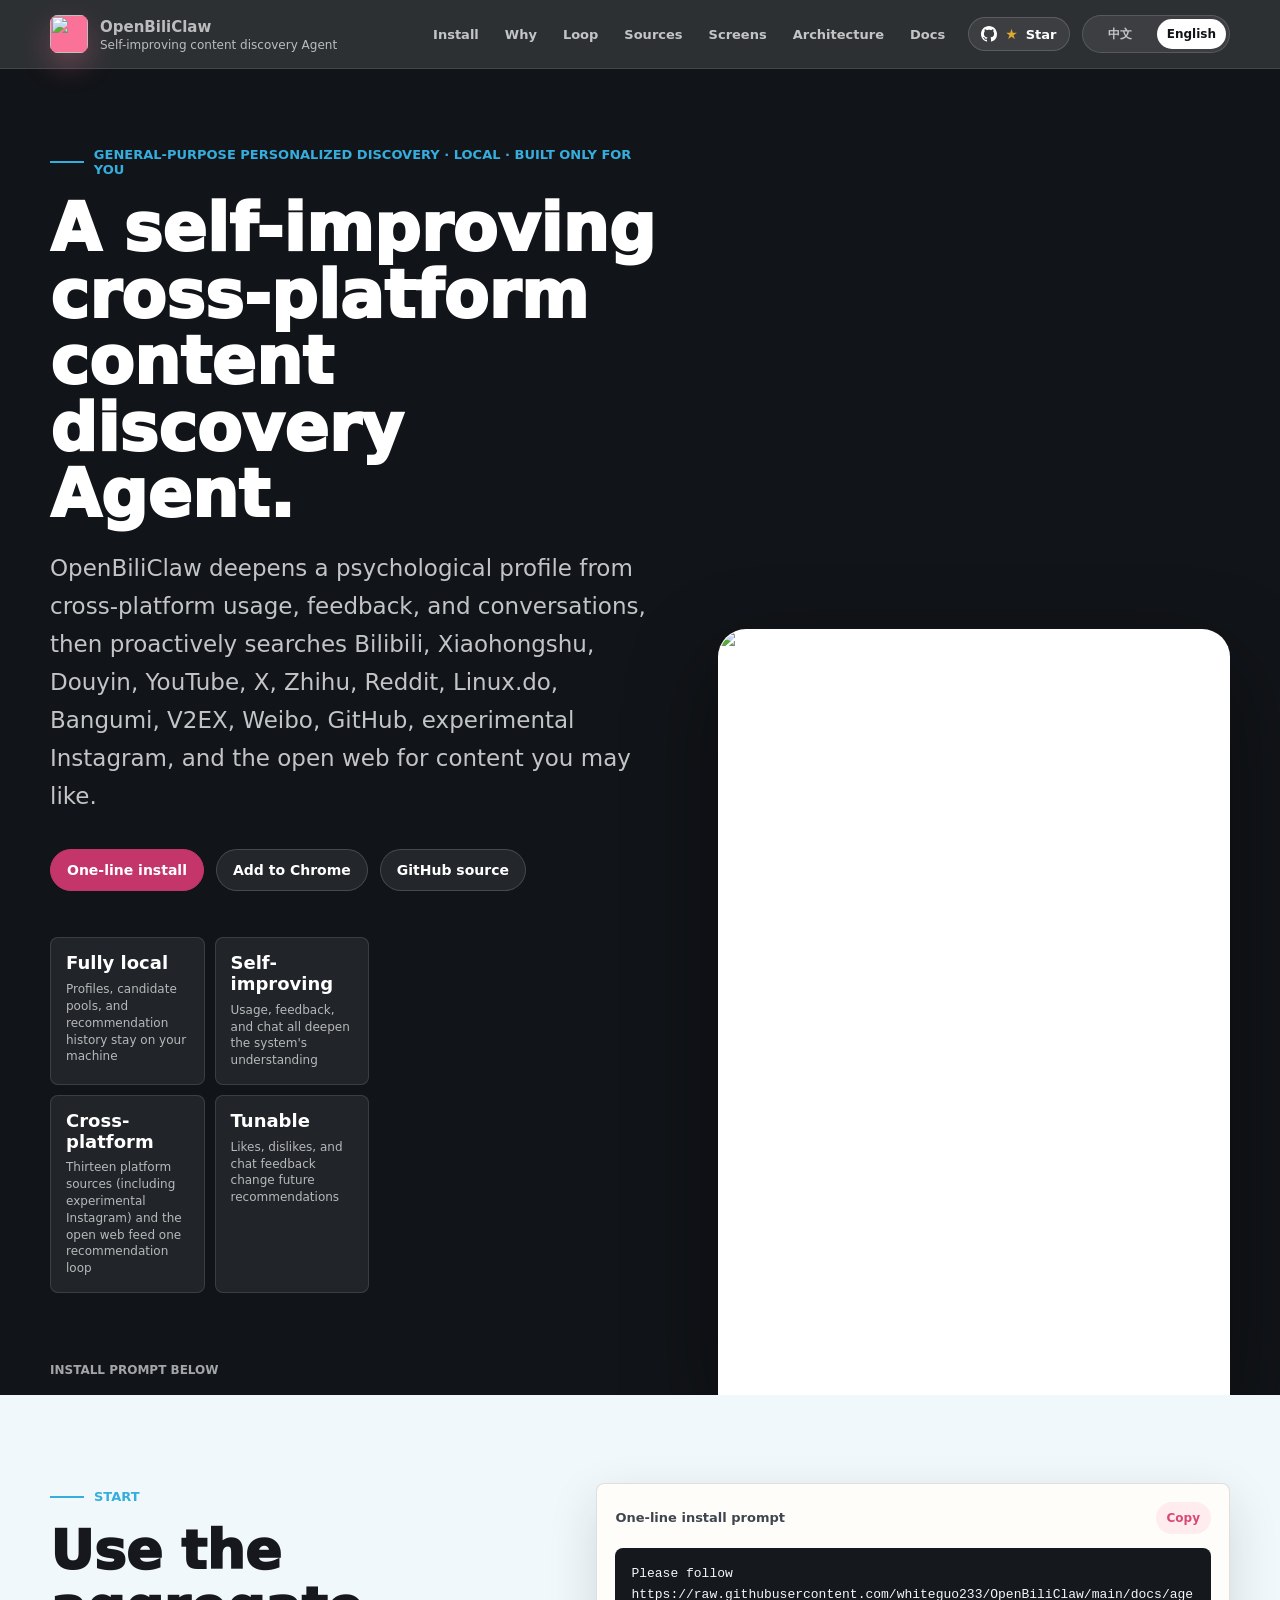
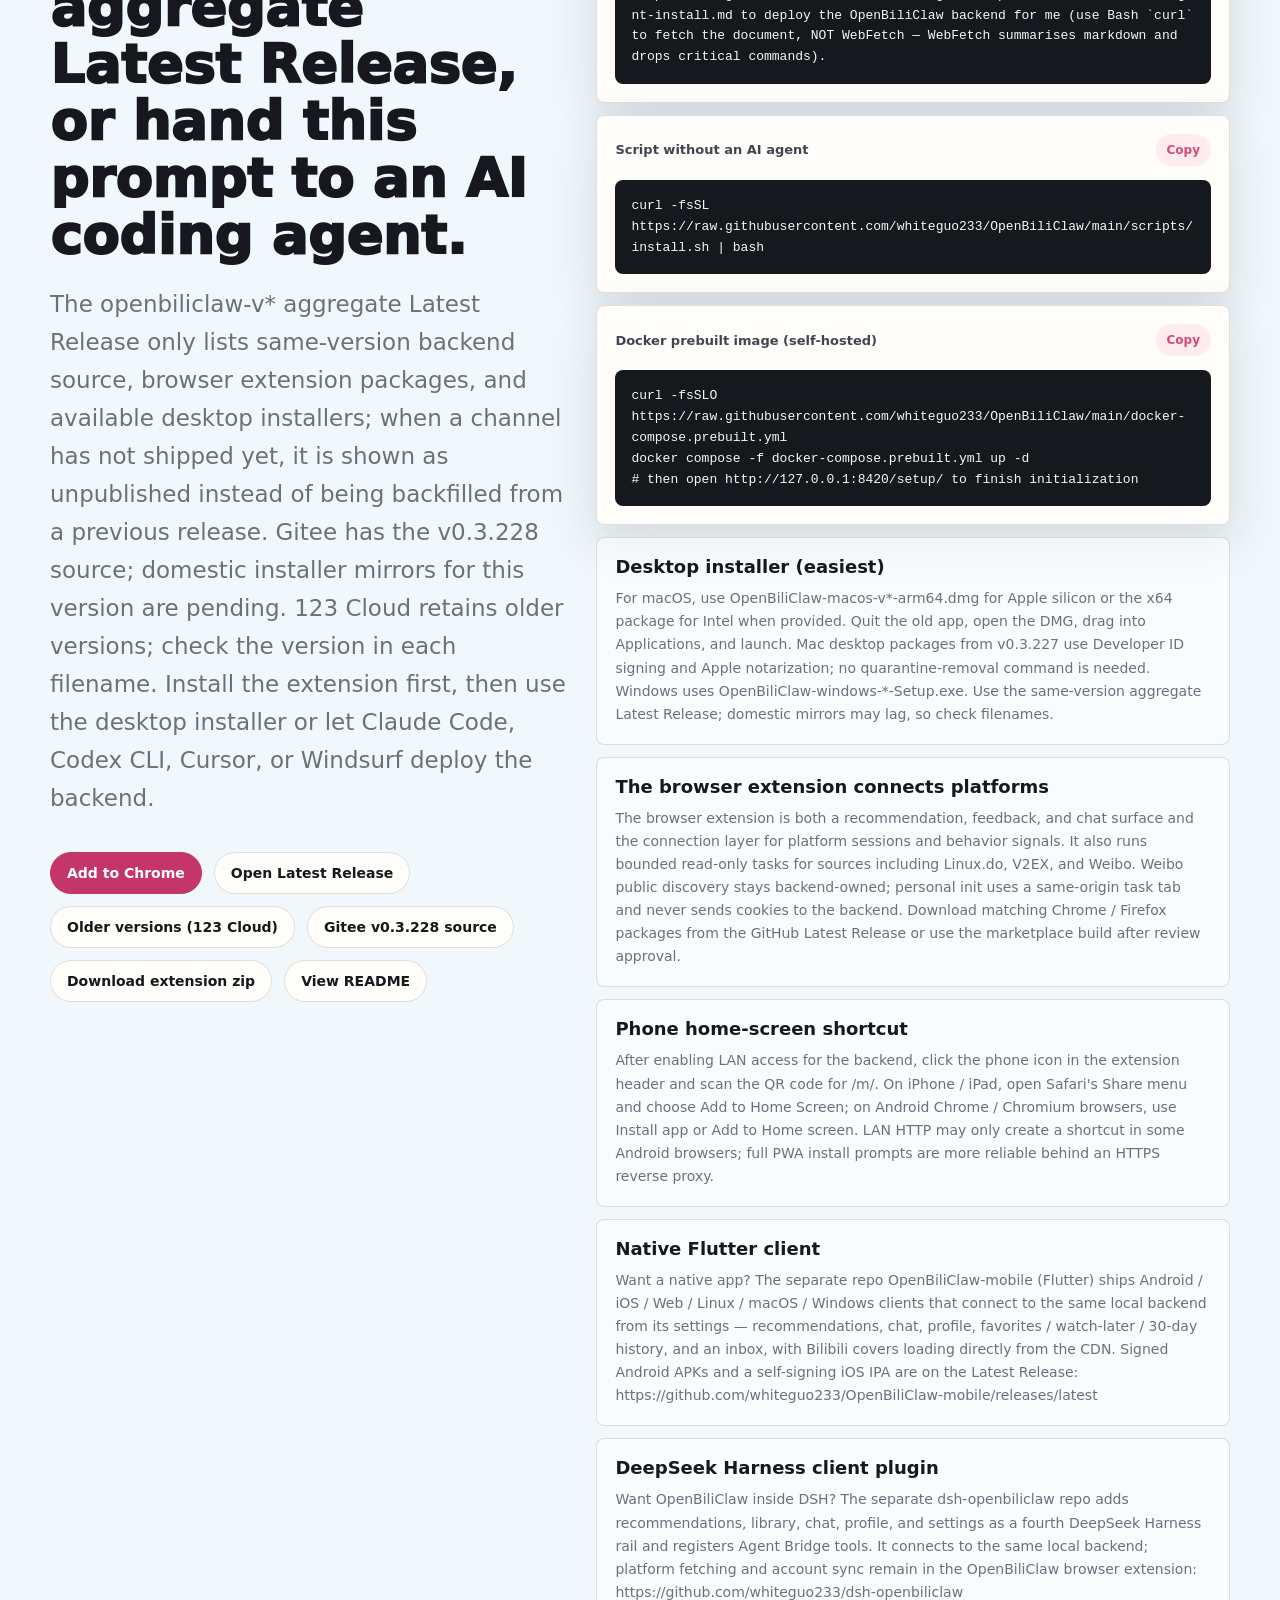
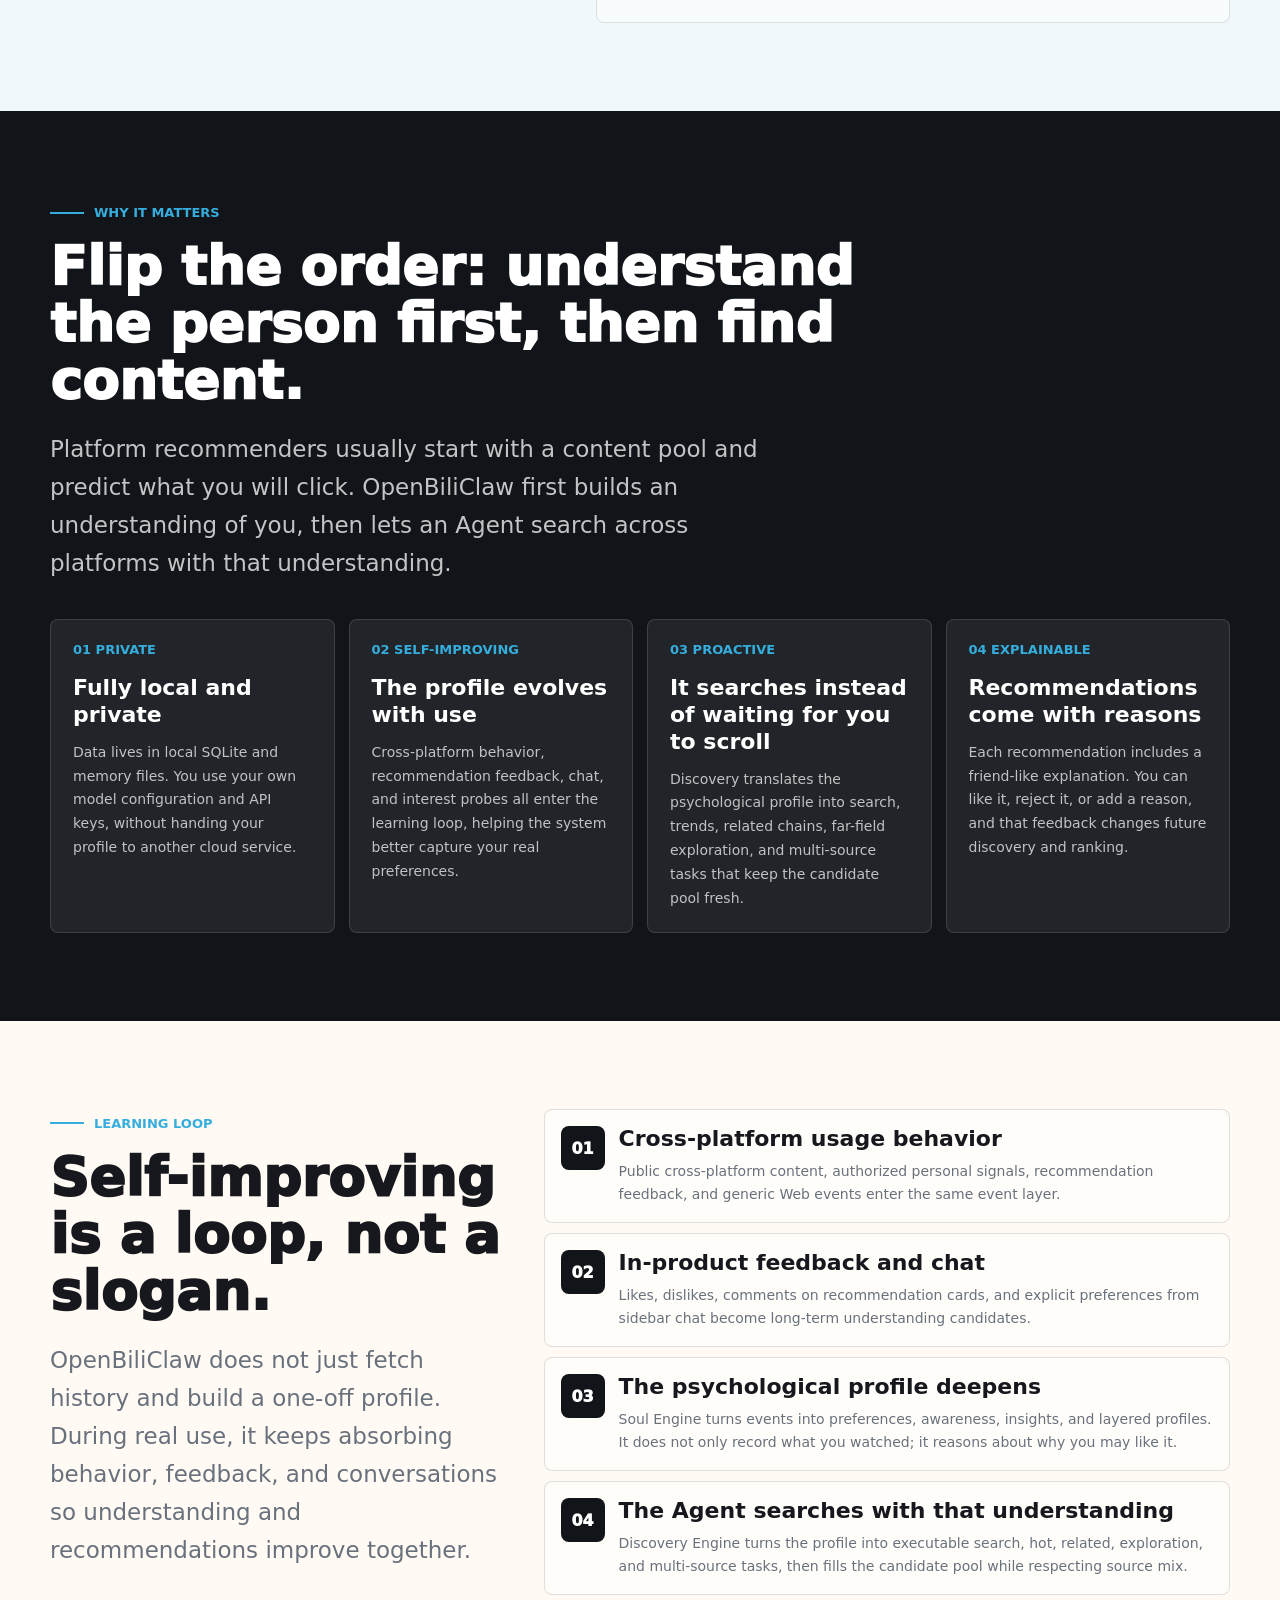
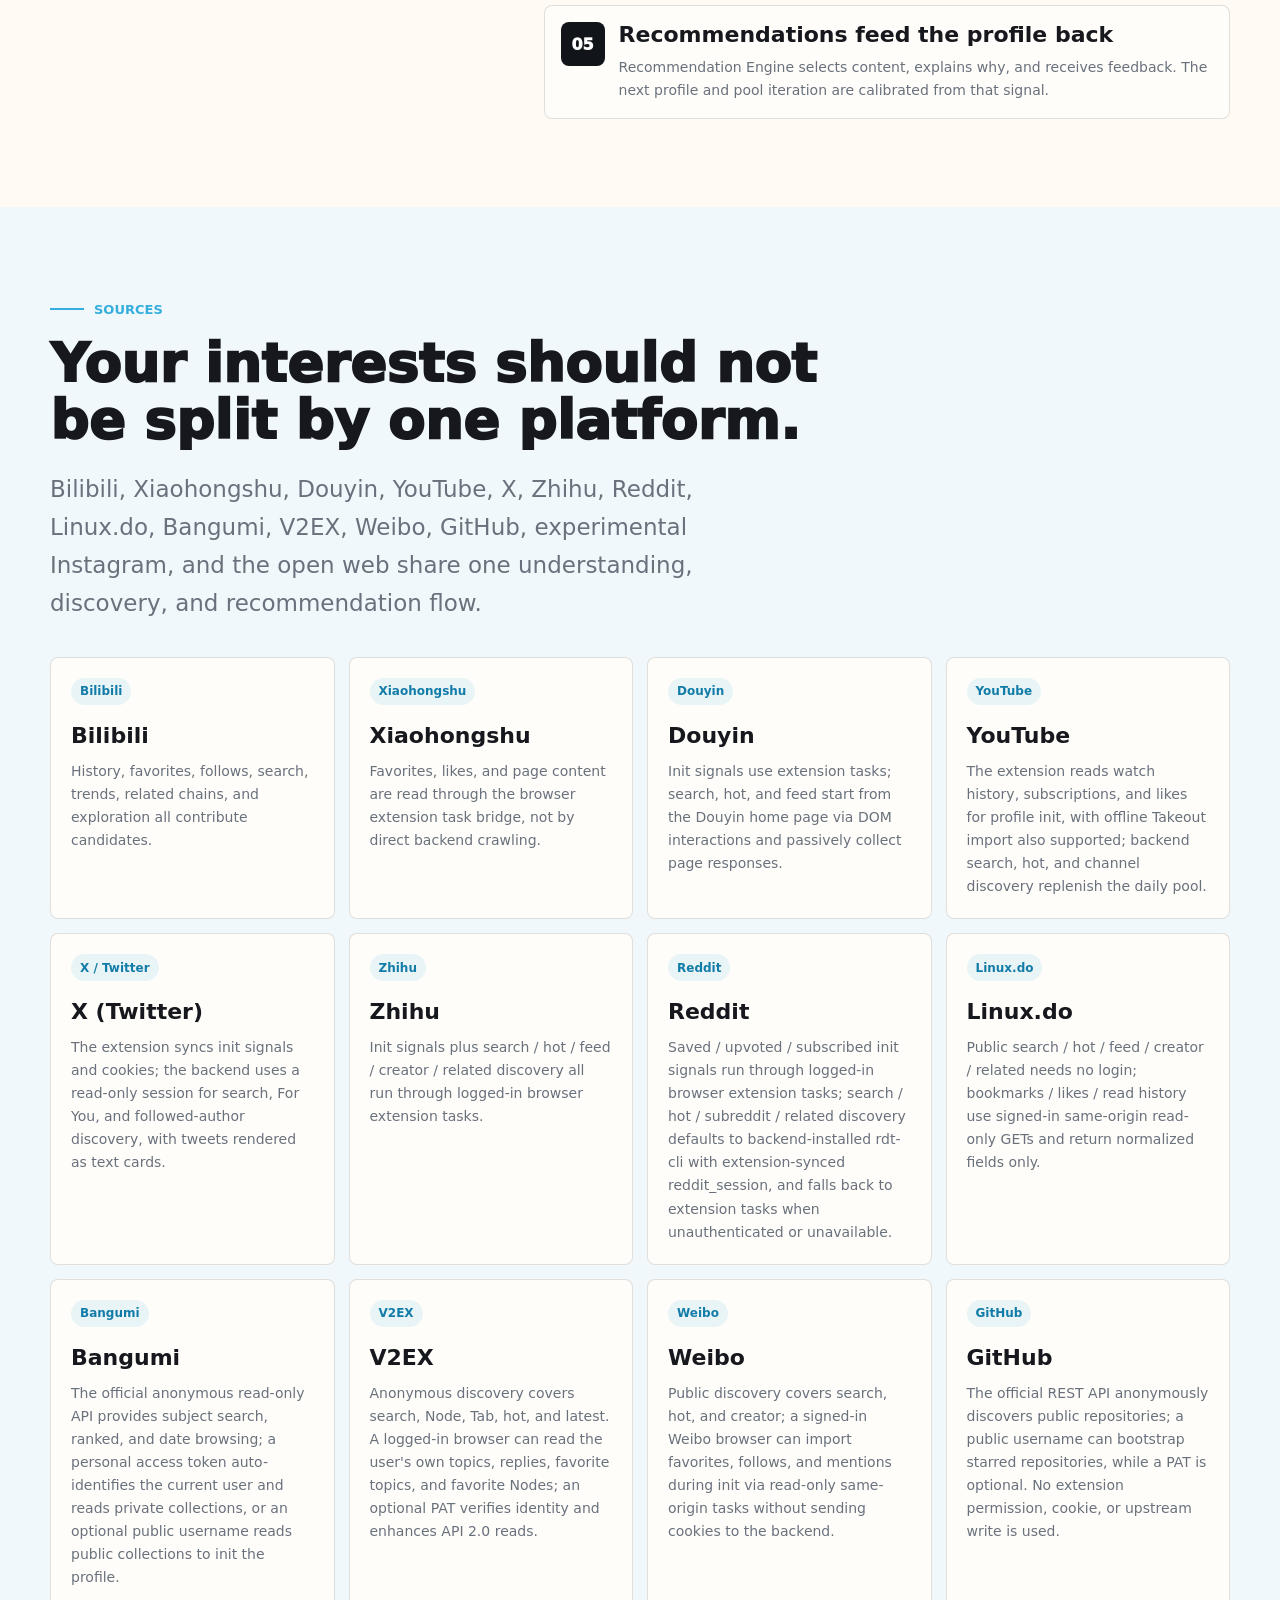
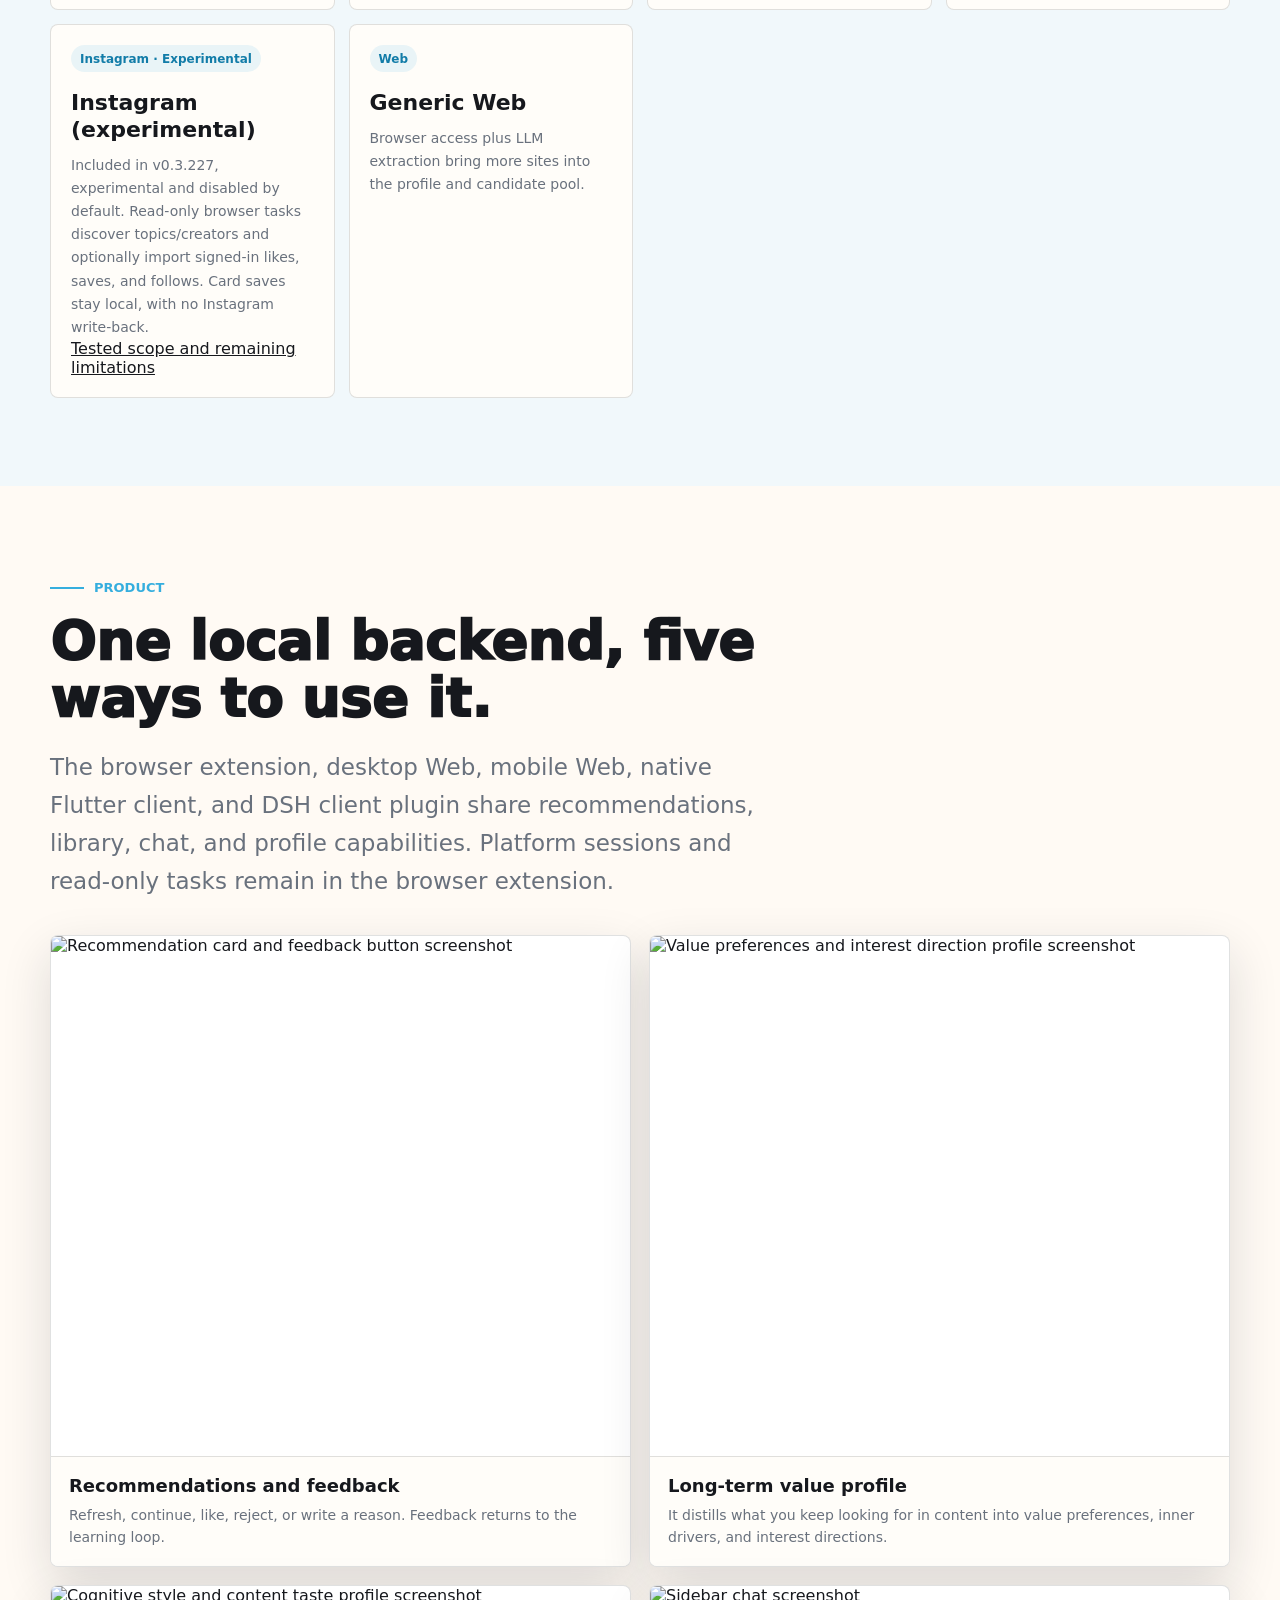
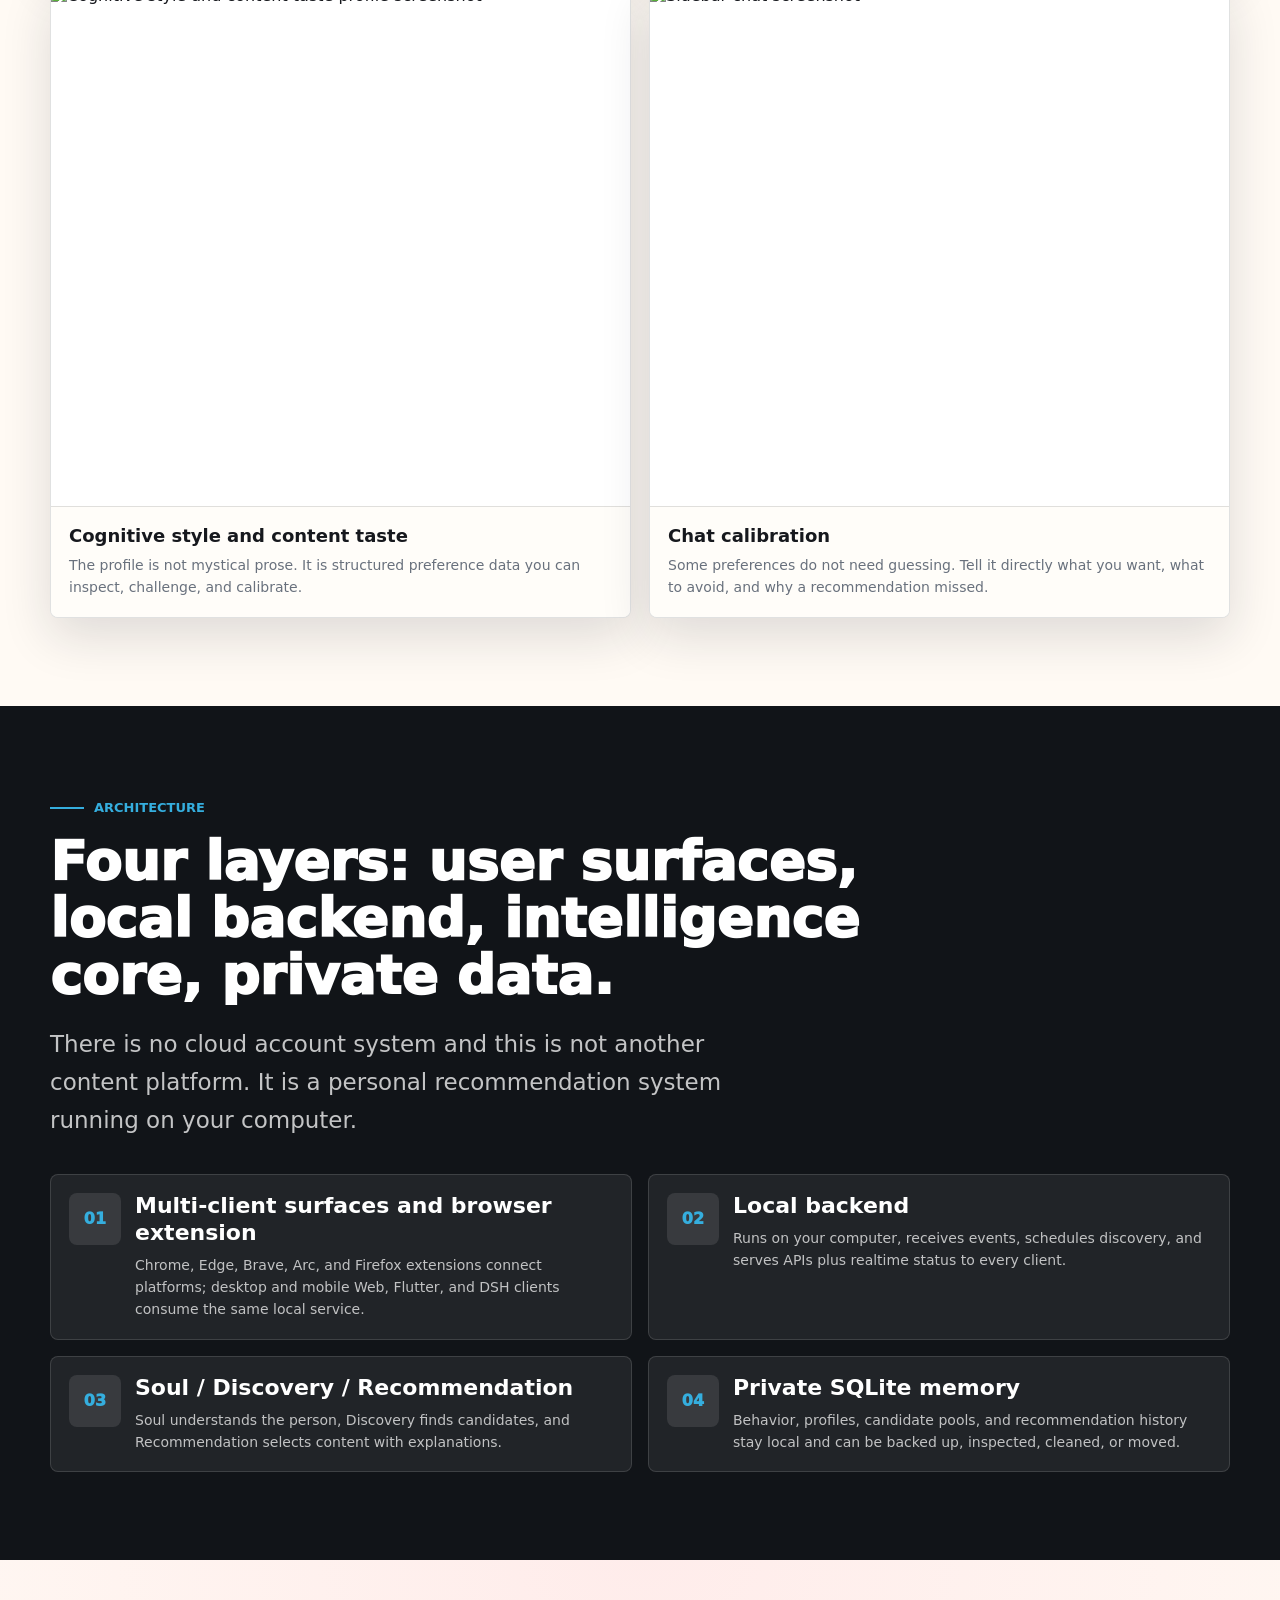
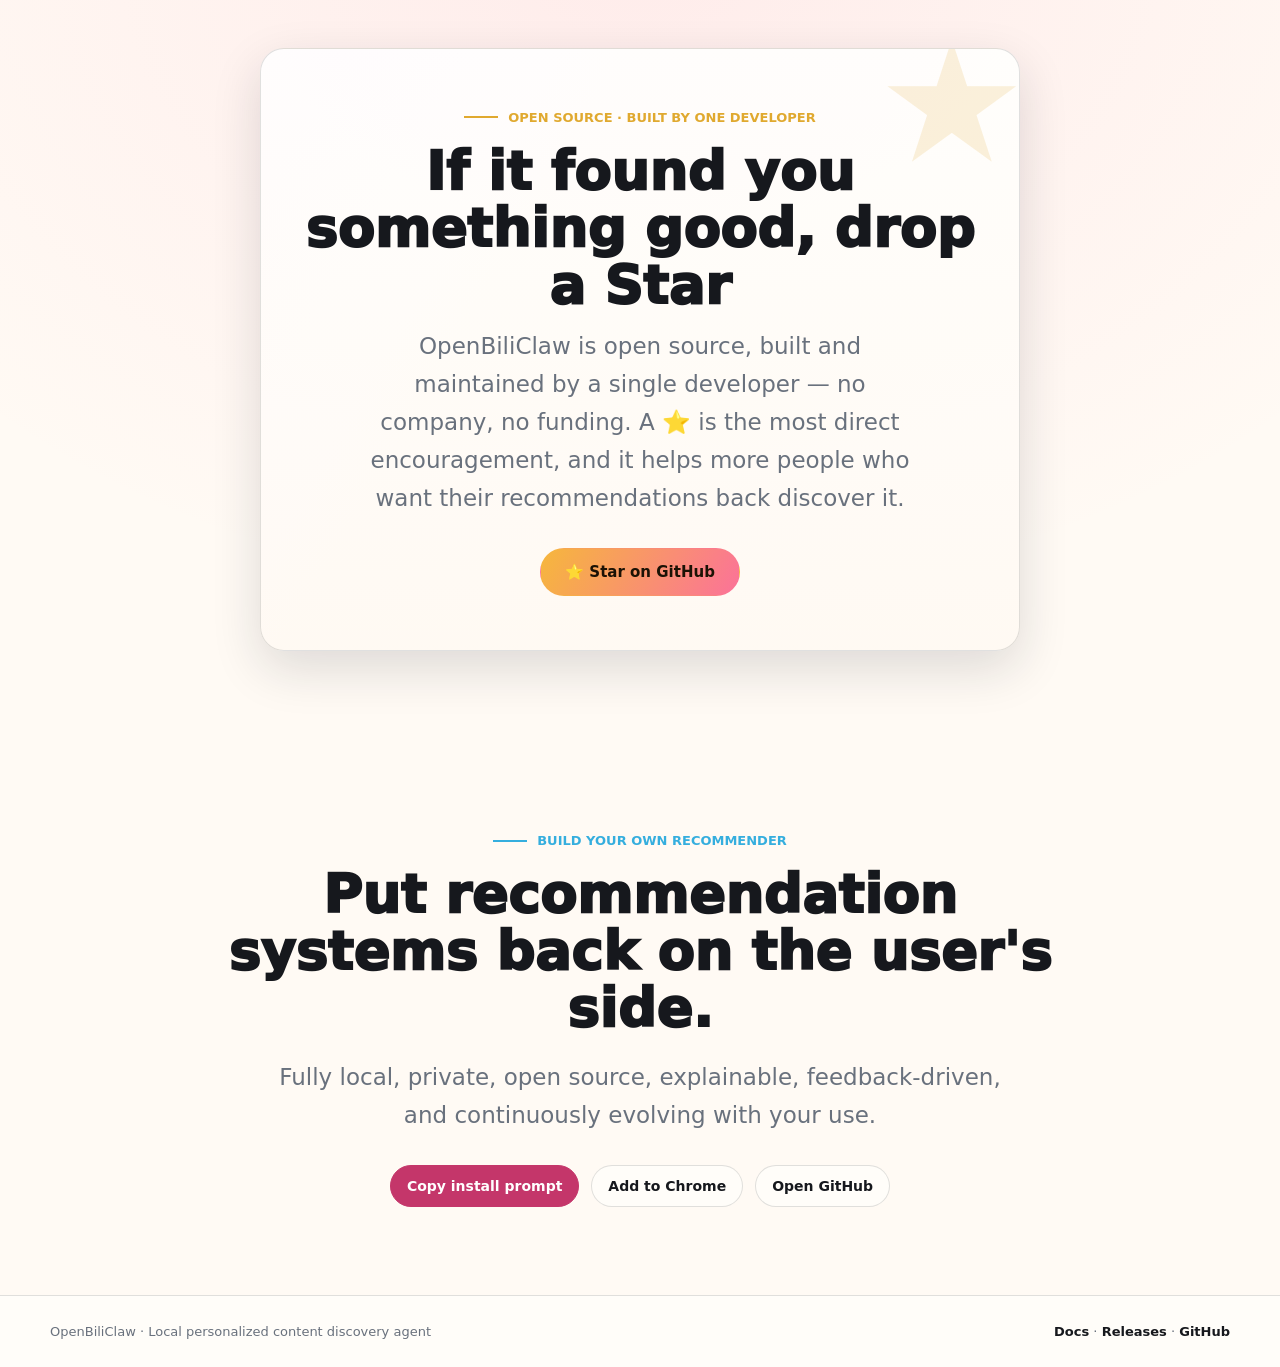
==== docs/index.html @ 3e7abd52 "release: v0.3.228" ====
<!DOCTYPE html>
<html lang="zh-CN">
<head>
  <meta charset="UTF-8" />
  <meta name="viewport" content="width=device-width, initial-scale=1.0" />
  <meta name="theme-color" content="#fb7299" />
  <meta name="color-scheme" content="light" />
  <meta name="author" content="whiteguo233" />
  <meta name="generator" content="OpenBiliClaw" />
  <meta name="robots" content="index, follow, max-image-preview:large, max-snippet:-1, max-video-preview:-1" />
  <meta name="googlebot" content="index, follow, max-image-preview:large, max-snippet:-1" />

  <!--
    Search engine ownership verification — uncomment + paste the value from each console.
    Keep both blank lines if unused; do NOT commit a wrong value (you must re-verify if changed).
  -->
  <!-- <meta name="google-site-verification" content="PASTE_VALUE_HERE" /> -->
  <!-- <meta name="msvalidate.01" content="PASTE_VALUE_HERE" /> -->
  <!-- <meta name="baidu-site-verification" content="PASTE_VALUE_HERE" /> -->
  <!-- <meta name="yandex-verification" content="PASTE_VALUE_HERE" /> -->

  <title>OpenBiliClaw - 自进化跨平台内容发现 Agent | 本地私有全网推荐</title>
  <meta
    name="description"
    content="OpenBiliClaw 是纯本地、私有、开源的自进化跨平台内容发现 Agent，从 B 站、小红书、抖音、YouTube、X、知乎、Reddit、Linux.do、Bangumi、V2EX、微博、GitHub、Instagram（实验性）与开放 Web 中主动寻找你会喜欢的内容。"
  />
  <meta
    name="keywords"
    content="OpenBiliClaw, Bilibili 推荐, B 站 AI 推荐, 小红书推荐, 抖音推荐, 知乎推荐, Reddit 推荐, Linux.do 推荐, Bangumi 推荐, V2EX 推荐, 微博推荐, GitHub repository 推荐, Instagram 推荐, 跨平台推荐, 个人推荐系统, 本地 AI Agent, 自托管推荐, 浏览器扩展, 内容发现, 用户画像, Soul Engine, open source recommender, local AI agent, personal recommendation system, self-hosted, Chrome extension, Firefox extension"
  />

  <link rel="canonical" href="https://whiteguo233.github.io/OpenBiliClaw/" />
  <link rel="alternate" hreflang="zh-CN" href="https://whiteguo233.github.io/OpenBiliClaw/" />
  <link rel="alternate" hreflang="en" href="https://whiteguo233.github.io/OpenBiliClaw/" />
  <link rel="alternate" hreflang="x-default" href="https://whiteguo233.github.io/OpenBiliClaw/" />
  <link rel="icon" type="image/png" sizes="32x32" href="images/openbiliclaw-icon-32.png?v=4" />

  <link rel="preconnect" href="https://github.com" crossorigin />
  <link rel="dns-prefetch" href="https://raw.githubusercontent.com" />

  <meta property="og:site_name" content="OpenBiliClaw" />
  <meta property="og:type" content="website" />
  <meta property="og:url" content="https://whiteguo233.github.io/OpenBiliClaw/" />
  <meta property="og:title" content="OpenBiliClaw - 自进化跨平台内容发现 Agent" />
  <meta
    property="og:description"
    content="纯本地、私有、开源。从 B 站、小红书、抖音、YouTube、X、知乎、Reddit、Linux.do、Bangumi、V2EX、微博、GitHub、Instagram（实验性）与开放 Web 主动寻找内容。"
  />
  <meta property="og:image" content="https://whiteguo233.github.io/OpenBiliClaw/images/social-preview-zh.png" />
  <meta property="og:image:secure_url" content="https://whiteguo233.github.io/OpenBiliClaw/images/social-preview-zh.png" />
  <meta property="og:image:type" content="image/png" />
  <meta property="og:image:width" content="1280" />
  <meta property="og:image:height" content="640" />
  <meta property="og:image:alt" content="OpenBiliClaw 社交预览图：本地私有的跨平台内容发现 Agent" />
  <meta property="og:locale" content="zh_CN" />
  <meta property="og:locale:alternate" content="en_US" />

  <meta name="twitter:card" content="summary_large_image" />
  <meta name="twitter:title" content="OpenBiliClaw - 自进化跨平台内容发现 Agent" />
  <meta
    name="twitter:description"
    content="纯本地、私有、开源的跨平台内容发现 Agent，覆盖 B 站、小红书、抖音、YouTube、X、知乎、Reddit、Linux.do、Bangumi、V2EX、微博、GitHub、Instagram（实验性）与开放 Web。"
  />
  <meta name="twitter:image" content="https://whiteguo233.github.io/OpenBiliClaw/images/social-preview-zh.png" />
  <meta name="twitter:image:alt" content="OpenBiliClaw 社交预览图：夺回推荐主权 — 本地私有的全网内容发现 Agent" />

  <script type="application/ld+json">
  {
    "@context": "https://schema.org",
    "@graph": [
      {
        "@type": "SoftwareApplication",
        "@id": "https://whiteguo233.github.io/OpenBiliClaw/#software",
        "name": "OpenBiliClaw",
        "alternateName": ["OpenBiliClaw 自进化跨平台内容发现 Agent"],
        "applicationCategory": "BrowserApplication",
        "applicationSubCategory": "Recommendation Agent",
        "operatingSystem": "macOS, Windows, Linux",
        "description": "纯本地、私有、开源的自进化跨平台内容发现 Agent，覆盖 B 站、小红书、抖音、YouTube、X、知乎、Reddit、Linux.do、Bangumi、V2EX、微博、GitHub、Instagram（实验性）与开放 Web。",
        "url": "https://whiteguo233.github.io/OpenBiliClaw/",
        "downloadUrl": "https://github.com/whiteguo233/OpenBiliClaw/releases/latest",
        "softwareVersion": "0.3.228",
        "license": "https://github.com/whiteguo233/OpenBiliClaw/blob/main/LICENSE",
        "image": "https://whiteguo233.github.io/OpenBiliClaw/images/social-preview-zh.png",
        "screenshot": [
          "https://whiteguo233.github.io/OpenBiliClaw/images/screenshot-recommend.png",
          "https://whiteguo233.github.io/OpenBiliClaw/images/screenshot-recommend-feedback.png",
          "https://whiteguo233.github.io/OpenBiliClaw/images/screenshot-profile-values.png",
          "https://whiteguo233.github.io/OpenBiliClaw/images/screenshot-profile-style.png",
          "https://whiteguo233.github.io/OpenBiliClaw/images/screenshot-chat.png"
        ],
        "offers": {
          "@type": "Offer",
          "price": "0",
          "priceCurrency": "USD"
        },
        "inLanguage": ["zh-CN", "en"],
        "author": {
          "@type": "Person",
          "name": "whiteguo233",
          "url": "https://github.com/whiteguo233"
        }
      },
      {
        "@type": "SoftwareSourceCode",
        "@id": "https://whiteguo233.github.io/OpenBiliClaw/#source",
        "name": "OpenBiliClaw",
        "codeRepository": "https://github.com/whiteguo233/OpenBiliClaw",
        "programmingLanguage": ["Python", "TypeScript"],
        "license": "https://github.com/whiteguo233/OpenBiliClaw/blob/main/LICENSE",
        "url": "https://github.com/whiteguo233/OpenBiliClaw"
      },
      {
        "@type": "WebSite",
        "@id": "https://whiteguo233.github.io/OpenBiliClaw/#website",
        "name": "OpenBiliClaw",
        "url": "https://whiteguo233.github.io/OpenBiliClaw/",
        "inLanguage": "zh-CN",
        "publisher": {
          "@type": "Person",
          "name": "whiteguo233",
          "url": "https://github.com/whiteguo233"
        }
      }
    ]
  }
  </script>
  <style>
    :root {
      color-scheme: light;
      --ink: #16181d;
      --ink-soft: #3f4650;
      --muted: #69717d;
      --bg: #fffaf4;
      --paper: #fffdf9;
      --band: #f1f8fb;
      --charcoal: #111418;
      --charcoal-2: #1a1e24;
      --line: rgba(22, 24, 29, 0.13);
      --line-dark: rgba(255, 255, 255, 0.13);
      --pink: #fb7299;
      --pink-dark: #d94976;
      --cyan: #35aede;
      --green: #4fb66a;
      --yellow: #e0a92f;
      --radius: 8px;
      --max: 1180px;
      --shadow: 0 18px 50px rgba(24, 31, 42, 0.14);
    }

    * {
      box-sizing: border-box;
    }

    html {
      scroll-behavior: smooth;
    }

    body {
      margin: 0;
      min-width: 320px;
      background: var(--bg);
      color: var(--ink);
      font-family: Inter, ui-sans-serif, system-ui, -apple-system, BlinkMacSystemFont,
        "Segoe UI", "PingFang SC", "Microsoft YaHei", sans-serif;
      letter-spacing: 0;
    }

    img {
      display: block;
      max-width: 100%;
    }

    a {
      color: inherit;
    }

    button {
      border: 0;
      font: inherit;
      cursor: pointer;
    }

    .topbar {
      position: sticky;
      top: 0;
      z-index: 20;
      border-bottom: 1px solid rgba(255, 255, 255, 0.1);
      background: rgba(17, 20, 24, 0.88);
      color: #fff;
      backdrop-filter: blur(18px);
    }

    .topbar-inner {
      display: flex;
      align-items: center;
      justify-content: space-between;
      gap: 20px;
      width: min(var(--max), calc(100% - 40px));
      min-height: 68px;
      margin: 0 auto;
    }

    .brand {
      display: flex;
      align-items: center;
      gap: 12px;
      min-width: 0;
      text-decoration: none;
    }

    .mark {
      width: 38px;
      height: 38px;
      display: block;
      flex: 0 0 auto;
      border-radius: 8px;
      object-fit: cover;
      background: #fb7299;
      box-shadow: 0 12px 28px rgba(251, 114, 153, 0.28);
    }

    .brand strong,
    .brand span {
      display: block;
      white-space: nowrap;
    }

    .brand strong {
      font-size: 15px;
      line-height: 1.2;
    }

    .brand span {
      margin-top: 2px;
      color: rgba(255, 255, 255, 0.68);
      font-size: 12px;
    }

    .nav {
      display: flex;
      align-items: center;
      gap: 4px;
      overflow-x: auto;
      scrollbar-width: none;
    }

    .nav::-webkit-scrollbar {
      display: none;
    }

    .nav a {
      display: inline-flex;
      align-items: center;
      min-height: 34px;
      padding: 0 11px;
      border-radius: 999px;
      color: rgba(255, 255, 255, 0.72);
      font-size: 13px;
      font-weight: 700;
      text-decoration: none;
      white-space: nowrap;
    }

    .nav a:hover,
    .nav a:focus-visible {
      color: #fff;
      background: rgba(255, 255, 255, 0.08);
      outline: 0;
    }

    .topbar-actions {
      display: flex;
      align-items: center;
      gap: 12px;
      min-width: 0;
    }

    .lang-toggle {
      display: inline-grid;
      grid-template-columns: 1fr 1fr;
      gap: 2px;
      padding: 3px;
      border: 1px solid rgba(255, 255, 255, 0.14);
      border-radius: 999px;
      background: rgba(255, 255, 255, 0.07);
      flex: 0 0 auto;
    }

    .lang-btn {
      min-height: 30px;
      padding: 0 10px;
      border-radius: 999px;
      background: transparent;
      color: rgba(255, 255, 255, 0.7);
      font-size: 12px;
      font-weight: 850;
      transition: background 160ms ease, color 160ms ease;
    }

    .lang-btn[aria-pressed="true"] {
      background: #fff;
      color: var(--charcoal);
    }

    .lang-btn:focus-visible {
      outline: 2px solid var(--cyan);
      outline-offset: 2px;
    }

    .section {
      position: relative;
      padding: 88px 0;
      overflow: hidden;
      scroll-margin-top: 84px;
    }

    .section.dark {
      background: var(--charcoal);
      color: #fff;
    }

    .section.band {
      background: var(--band);
    }

    .inner {
      width: min(var(--max), calc(100% - 40px));
      margin: 0 auto;
    }

    .hero {
      min-height: calc(100vh - 68px);
      padding: 0;
      background:
        linear-gradient(90deg, rgba(255, 255, 255, 0.04) 1px, transparent 1px),
        linear-gradient(180deg, rgba(255, 255, 255, 0.035) 1px, transparent 1px),
        linear-gradient(115deg, rgba(251, 114, 153, 0.18), transparent 38%),
        var(--charcoal);
      background-size: 52px 52px, 52px 52px, auto, auto;
      color: #fff;
    }

    .hero-inner {
      position: relative;
      display: grid;
      align-items: center;
      min-height: calc(100vh - 68px);
      padding: 78px 0 58px;
    }

    .hero-visual {
      position: absolute;
      right: 0;
      bottom: 0;
      width: min(540px, 40vw);
      max-height: calc(100vh - 120px);
      overflow: hidden;
      border: 1px solid rgba(255, 255, 255, 0.12);
      border-bottom: 0;
      border-radius: 28px 28px 0 0;
      background: #fff;
      box-shadow: 0 34px 90px rgba(0, 0, 0, 0.38);
    }

    .hero-visual img {
      width: 100%;
      height: auto;
      min-height: 620px;
      object-fit: cover;
      object-position: top center;
    }

    .hero-copy {
      position: relative;
      z-index: 2;
      width: min(620px, 52%);
      padding-bottom: 44px;
    }

    .eyebrow {
      display: inline-flex;
      align-items: center;
      gap: 10px;
      margin: 0 0 18px;
      color: var(--cyan);
      font-size: 13px;
      font-weight: 900;
      text-transform: uppercase;
    }

    .eyebrow::before {
      content: "";
      width: 34px;
      height: 2px;
      background: currentColor;
    }

    h1,
    h2,
    h3,
    p {
      margin: 0;
    }

    h1 {
      max-width: 620px;
      font-size: clamp(42px, 5.1vw, 68px);
      line-height: 1.02;
      font-weight: 950;
    }

    h2 {
      max-width: 860px;
      font-size: clamp(34px, 4.2vw, 58px);
      line-height: 1.06;
      font-weight: 920;
    }

    h3 {
      font-size: 22px;
      line-height: 1.22;
      font-weight: 870;
    }

    .lead {
      max-width: 760px;
      margin-top: 22px;
      color: var(--muted);
      font-size: clamp(18px, 2vw, 23px);
      line-height: 1.65;
    }

    .dark .lead,
    .hero .lead {
      color: rgba(255, 255, 255, 0.75);
    }

    .hero-actions {
      display: flex;
      flex-wrap: wrap;
      gap: 12px;
      margin-top: 34px;
    }

    .btn {
      display: inline-flex;
      align-items: center;
      justify-content: center;
      min-height: 42px;
      padding: 0 16px;
      border: 1px solid var(--line);
      border-radius: 999px;
      background: var(--paper);
      color: var(--ink);
      font-size: 14px;
      font-weight: 850;
      text-decoration: none;
      transition: transform 180ms ease, box-shadow 180ms ease, border-color 180ms ease;
    }

    .btn:hover,
    .btn:focus-visible {
      transform: translateY(-1px);
      box-shadow: 0 12px 26px rgba(24, 31, 42, 0.13);
      outline: 0;
    }

    .btn.primary {
      border-color: #c4366a;
      background: #c4366a;
      color: #fff;
    }

    .btn.primary:hover,
    .btn.primary:focus-visible {
      border-color: #a82a59;
      background: #a82a59;
    }

    .btn.dark {
      border-color: rgba(255, 255, 255, 0.16);
      background: rgba(255, 255, 255, 0.08);
      color: #fff;
    }

    .hero-metrics {
      display: grid;
      grid-template-columns: repeat(2, minmax(0, 1fr));
      gap: 10px;
      width: min(620px, 52%);
      margin-top: 46px;
    }

    .metric {
      min-height: 86px;
      padding: 15px;
      border: 1px solid rgba(255, 255, 255, 0.12);
      border-radius: var(--radius);
      background: rgba(255, 255, 255, 0.07);
    }

    .metric b,
    .metric span {
      display: block;
    }

    .metric b {
      font-size: 18px;
      line-height: 1.15;
    }

    .metric span {
      margin-top: 7px;
      color: rgba(255, 255, 255, 0.68);
      font-size: 12px;
      line-height: 1.4;
    }

    .next-hint {
      position: absolute;
      left: 0;
      bottom: 18px;
      z-index: 3;
      color: rgba(255, 255, 255, 0.62);
      font-size: 12px;
      font-weight: 800;
      text-transform: uppercase;
    }

    .install-panel {
      display: grid;
      grid-template-columns: minmax(0, 0.9fr) minmax(360px, 1.1fr);
      gap: 28px;
      align-items: stretch;
    }

    .section-head {
      margin-bottom: 34px;
    }

    .section-head .lead {
      max-width: 720px;
    }

    .code-panel {
      display: grid;
      gap: 14px;
      padding: 18px;
      border: 1px solid var(--line);
      border-radius: var(--radius);
      background: var(--paper);
      box-shadow: var(--shadow);
    }

    .code-head {
      display: flex;
      align-items: center;
      justify-content: space-between;
      gap: 12px;
      color: var(--ink-soft);
      font-size: 13px;
      font-weight: 850;
    }

    .copy-btn {
      min-height: 32px;
      padding: 0 11px;
      border-radius: 999px;
      background: rgba(251, 114, 153, 0.12);
      color: var(--pink-dark);
      font-size: 12px;
      font-weight: 850;
    }

    pre {
      margin: 0;
      overflow-x: auto;
      border-radius: var(--radius);
      background: #15181d;
      color: #f5f7fa;
      scrollbar-width: thin;
    }

    code {
      font-family: "SFMono-Regular", Consolas, "Liberation Mono", Menlo, monospace;
      font-size: 13px;
      line-height: 1.6;
    }

    pre code {
      display: block;
      min-width: 0;
      padding: 16px;
      white-space: pre-wrap;
      word-break: break-word;
    }

    .install-notes {
      display: grid;
      gap: 12px;
    }

    .note {
      padding: 18px;
      border: 1px solid var(--line);
      border-radius: var(--radius);
      background: rgba(255, 255, 255, 0.58);
    }

    .note h3 {
      font-size: 18px;
    }

    .note p {
      margin-top: 9px;
      color: var(--muted);
      line-height: 1.65;
      font-size: 14px;
    }

    .value-grid {
      display: grid;
      grid-template-columns: repeat(4, minmax(0, 1fr));
      gap: 14px;
      margin-top: 36px;
    }

    .value-card {
      min-height: 250px;
      padding: 22px;
      border: 1px solid var(--line-dark);
      border-radius: var(--radius);
      background: rgba(255, 255, 255, 0.07);
    }

    .value-card b {
      display: block;
      color: var(--cyan);
      font-size: 13px;
      letter-spacing: 0;
      text-transform: uppercase;
    }

    .value-card h3 {
      margin-top: 18px;
      color: #fff;
    }

    .value-card p {
      margin-top: 12px;
      color: rgba(255, 255, 255, 0.72);
      font-size: 14px;
      line-height: 1.7;
    }

    .loop {
      display: grid;
      grid-template-columns: minmax(0, 0.8fr) minmax(360px, 1.2fr);
      gap: 36px;
      align-items: start;
    }

    .loop-steps {
      display: grid;
      gap: 10px;
    }

    .loop-step {
      display: grid;
      grid-template-columns: 44px 1fr;
      gap: 14px;
      align-items: start;
      padding: 16px;
      border: 1px solid var(--line);
      border-radius: var(--radius);
      background: var(--paper);
    }

    .loop-index {
      display: grid;
      place-items: center;
      width: 44px;
      height: 44px;
      border-radius: var(--radius);
      background: var(--charcoal);
      color: #fff;
      font-weight: 920;
    }

    .loop-step p {
      margin-top: 7px;
      color: var(--muted);
      font-size: 14px;
      line-height: 1.65;
    }

    .sources-grid {
      display: grid;
      grid-template-columns: repeat(4, minmax(0, 1fr));
      gap: 14px;
      margin-top: 34px;
    }

    .source-card {
      min-height: 178px;
      padding: 20px;
      border: 1px solid var(--line);
      border-radius: var(--radius);
      background: var(--paper);
    }

    .source-card span {
      display: inline-flex;
      align-items: center;
      min-height: 27px;
      padding: 0 9px;
      border-radius: 999px;
      background: rgba(53, 174, 222, 0.11);
      color: #127ca8;
      font-size: 12px;
      font-weight: 850;
    }

    .source-card h3 {
      margin-top: 18px;
    }

    .source-card p {
      margin-top: 10px;
      color: var(--muted);
      font-size: 14px;
      line-height: 1.65;
    }

    .screens {
      display: grid;
      grid-template-columns: repeat(2, minmax(0, 1fr));
      gap: 18px;
      margin-top: 34px;
    }

    .screen-shot {
      overflow: hidden;
      border: 1px solid var(--line);
      border-radius: var(--radius);
      background: #fff;
      box-shadow: var(--shadow);
    }

    .screen-shot img {
      width: 100%;
      height: 520px;
      object-fit: cover;
      object-position: top center;
    }

    .screen-shot div {
      padding: 18px;
      border-top: 1px solid var(--line);
      background: var(--paper);
    }

    .screen-shot h3 {
      font-size: 18px;
    }

    .screen-shot p {
      margin-top: 8px;
      color: var(--muted);
      font-size: 14px;
      line-height: 1.55;
    }

    .tech-grid {
      display: grid;
      grid-template-columns: minmax(0, 1fr) minmax(0, 1fr);
      gap: 16px;
      margin-top: 34px;
    }

    .tech-item {
      display: grid;
      grid-template-columns: 52px 1fr;
      gap: 14px;
      padding: 18px;
      border: 1px solid var(--line-dark);
      border-radius: var(--radius);
      background: rgba(255, 255, 255, 0.07);
    }

    .tech-num {
      display: grid;
      place-items: center;
      width: 52px;
      height: 52px;
      border-radius: var(--radius);
      background: rgba(255, 255, 255, 0.1);
      color: var(--cyan);
      font-weight: 920;
    }

    .tech-item p {
      margin-top: 7px;
      color: rgba(255, 255, 255, 0.72);
      font-size: 14px;
      line-height: 1.6;
    }

    .closing {
      text-align: center;
    }

    .closing h2,
    .closing .lead {
      margin-left: auto;
      margin-right: auto;
    }

    .closing-actions {
      display: flex;
      flex-wrap: wrap;
      justify-content: center;
      gap: 12px;
      margin-top: 30px;
    }

    /* ---- GitHub Star CTA ---- */
    .star-link {
      display: inline-flex;
      align-items: center;
      gap: 8px;
      flex: 0 0 auto;
      min-height: 34px;
      padding: 0 12px;
      border: 1px solid rgba(255, 255, 255, 0.16);
      border-radius: 999px;
      background: rgba(255, 255, 255, 0.07);
      color: #fff;
      font-size: 13px;
      font-weight: 850;
      text-decoration: none;
      transition: transform 160ms ease, border-color 160ms ease, background 160ms ease;
    }

    .star-link:hover,
    .star-link:focus-visible {
      transform: translateY(-1px);
      border-color: var(--yellow);
      background: rgba(224, 169, 47, 0.16);
      outline: 0;
    }

    .star-link svg {
      width: 16px;
      height: 16px;
      fill: currentColor;
    }

    .star-link .star-ico {
      color: var(--yellow);
      font-size: 14px;
      line-height: 1;
    }

    .star-cta {
      text-align: center;
      background:
        radial-gradient(120% 140% at 50% 0%, rgba(251, 114, 153, 0.1), transparent 60%),
        var(--bg);
    }

    .star-card {
      position: relative;
      max-width: 760px;
      margin: 0 auto;
      padding: 54px 40px;
      border: 1px solid var(--line);
      border-radius: 24px;
      background:
        linear-gradient(180deg, rgba(255, 255, 255, 0.92), rgba(255, 250, 244, 0.92)),
        linear-gradient(120deg, rgba(251, 114, 153, 0.16), rgba(224, 169, 47, 0.16));
      box-shadow: var(--shadow);
      overflow: hidden;
    }

    .star-burst {
      position: absolute;
      top: -30px;
      right: -8px;
      font-size: 168px;
      line-height: 1;
      color: rgba(224, 169, 47, 0.16);
      pointer-events: none;
      user-select: none;
    }

    .star-cta .eyebrow {
      justify-content: center;
      color: var(--yellow);
    }

    .star-card h2 {
      margin: 0 0 14px;
    }

    .star-card .lead {
      max-width: 560px;
      margin: 0 auto;
    }

    .star-cta-actions {
      display: flex;
      align-items: center;
      justify-content: center;
      flex-wrap: wrap;
      gap: 14px;
      margin-top: 30px;
    }

    .star-btn {
      gap: 8px;
      min-height: 48px;
      padding: 0 24px;
      border-color: transparent;
      background: linear-gradient(120deg, #f6b73c, #fb7299);
      color: #1b1205;
      font-size: 15px;
    }

    .star-btn:hover,
    .star-btn:focus-visible {
      border-color: transparent;
      box-shadow: 0 16px 34px rgba(224, 119, 110, 0.32);
    }

    .footer {
      padding: 28px 0;
      border-top: 1px solid var(--line);
      background: var(--paper);
      color: var(--muted);
      font-size: 13px;
    }

    .footer .inner {
      display: flex;
      justify-content: space-between;
      gap: 18px;
      flex-wrap: wrap;
    }

    .footer a {
      color: var(--ink);
      font-weight: 750;
      text-decoration: none;
    }

    .reveal {
      opacity: 0;
      transform: translateY(18px);
      transition: opacity 560ms ease, transform 560ms ease;
    }

    .reveal.visible {
      opacity: 1;
      transform: translateY(0);
    }

    @media (prefers-reduced-motion: reduce) {
      *,
      *::before,
      *::after {
        animation: none !important;
        scroll-behavior: auto !important;
        transition: none !important;
      }
    }

    @media (max-width: 1040px) {
      .hero-copy {
        width: min(760px, 100%);
      }

      .hero-visual {
        position: relative;
        width: min(620px, 100%);
        max-height: none;
        margin-top: 28px;
      }

      .hero-inner {
        padding-bottom: 0;
      }

      .hero-metrics {
        width: 100%;
        grid-template-columns: repeat(2, minmax(0, 1fr));
      }

      .install-panel,
      .loop {
        grid-template-columns: 1fr;
      }

      .value-grid,
      .sources-grid {
        grid-template-columns: repeat(2, minmax(0, 1fr));
      }

      .screens {
        grid-template-columns: 1fr;
      }

      .screen-shot img {
        height: 520px;
      }
    }

    @media (max-width: 760px) {
      .topbar-inner {
        width: calc(100% - 28px);
        min-height: 82px;
        align-items: flex-start;
        flex-direction: column;
        padding: 14px 0;
      }

      .nav {
        width: 100%;
      }

      .topbar-actions {
        width: 100%;
        align-items: flex-start;
        flex-direction: column;
      }

      .lang-toggle {
        width: 100%;
      }

      .section {
        padding: 64px 0;
        scroll-margin-top: 124px;
      }

      .hero-inner {
        min-height: auto;
        padding: 34px 0 0;
      }

      .hero-copy {
        padding-bottom: 12px;
        order: 1;
      }

      .hero-visual {
        order: 2;
      }

      .hero-metrics {
        display: none;
      }

      h1 {
        font-size: clamp(38px, 11vw, 50px);
      }

      h2 {
        font-size: clamp(32px, 10vw, 44px);
      }

      .hero-actions,
      .closing-actions {
        flex-direction: column;
      }

      .hero-actions {
        gap: 10px;
        margin-top: 24px;
      }

      .btn {
        width: 100%;
      }

      .star-card {
        padding: 40px 22px;
        border-radius: 20px;
      }

      .star-burst {
        font-size: 124px;
      }

      .hero-metrics,
      .value-grid,
      .sources-grid,
      .tech-grid {
        grid-template-columns: 1fr;
      }

      .hero-visual {
        border-radius: 22px 22px 0 0;
        margin-top: 18px;
      }

      .hero .lead {
        margin-top: 18px;
        font-size: 17px;
        line-height: 1.55;
      }

      .screen-shot img {
        height: 390px;
      }

      .footer .inner {
        flex-direction: column;
      }
    }
  </style>
</head>
<body>
  <header class="topbar">
    <div class="topbar-inner">
      <a class="brand" href="#top">
        <img class="mark" src="images/openbiliclaw-icon-512.png" alt="" aria-hidden="true" />
        <span>
          <strong>OpenBiliClaw</strong>
          <span data-i18n="brandSubtitle">自进化内容发现 Agent</span>
        </span>
      </a>
      <div class="topbar-actions">
        <nav class="nav" aria-label="首页导航" data-i18n-attr="aria-label:navAria">
          <a href="#install" data-i18n="navInstall">安装</a>
          <a href="#why" data-i18n="navWhy">卖点</a>
          <a href="#loop" data-i18n="navLoop">闭环</a>
          <a href="#sources" data-i18n="navSources">来源</a>
          <a href="#screens" data-i18n="navScreens">截图</a>
          <a href="#tech" data-i18n="navTech">架构</a>
          <a href="https://github.com/whiteguo233/OpenBiliClaw/blob/main/docs/index.md" data-i18n="navDocs">文档</a>
        </nav>
        <a class="star-link" href="https://github.com/whiteguo233/OpenBiliClaw" aria-label="在 GitHub 上给 OpenBiliClaw 点 Star" data-i18n-attr="aria-label:starLinkAria">
          <svg viewBox="0 0 16 16" aria-hidden="true"><path d="M8 0C3.58 0 0 3.58 0 8c0 3.54 2.29 6.53 5.47 7.59.4.07.55-.17.55-.38 0-.19-.01-.82-.01-1.49-2.01.37-2.53-.49-2.69-.94-.09-.23-.48-.94-.82-1.13-.28-.15-.68-.52-.01-.53.63-.01 1.08.58 1.23.82.72 1.21 1.87.87 2.33.66.07-.52.28-.87.51-1.07-1.78-.2-3.64-.89-3.64-3.95 0-.87.31-1.59.82-2.15-.08-.2-.36-1.02.08-2.12 0 0 .67-.21 2.2.82.64-.18 1.32-.27 2-.27.68 0 1.36.09 2 .27 1.53-1.04 2.2-.82 2.2-.82.44 1.1.16 1.92.08 2.12.51.56.82 1.27.82 2.15 0 3.07-1.87 3.75-3.65 3.95.29.25.54.73.54 1.48 0 1.07-.01 1.93-.01 2.2 0 .21.15.46.55.38A8.013 8.013 0 0016 8c0-4.42-3.58-8-8-8z"></path></svg>
          <span class="star-ico" aria-hidden="true">★</span>
          <span class="star-label" data-i18n="starLinkLabel">Star</span>
        </a>
        <div class="lang-toggle" aria-label="语言切换" data-i18n-attr="aria-label:langToggleAria">
          <button class="lang-btn" type="button" data-lang="zh" aria-pressed="true">中文</button>
          <button class="lang-btn" type="button" data-lang="en" aria-pressed="false">English</button>
        </div>
      </div>
    </div>
  </header>

  <main id="top">
    <section class="hero section dark">
      <div class="inner hero-inner">
        <div class="hero-copy reveal">
          <p class="eyebrow" data-i18n="heroEyebrow">通用个性化内容推荐 · 本地运行 · 只为你一个人构建</p>
          <h1 data-i18n="heroTitle">自进化的跨平台内容发现 Agent。</h1>
          <p class="lead" data-i18n="heroLead">OpenBiliClaw 从跨平台使用、项目内反馈与对话中持续深化心理画像，让 Agent 带着越来越准确的用户理解，主动去 B 站、小红书、抖音、YouTube、X、知乎、Reddit、Linux.do、Bangumi、V2EX、微博、GitHub、Instagram（实验性）与开放 Web 寻找你会喜欢的内容。</p>
          <div class="hero-actions" aria-label="主要操作" data-i18n-attr="aria-label:heroActionsAria">
            <a class="btn primary" href="#install" data-i18n="heroInstall">一句话安装</a>
            <a class="btn dark" href="https://chromewebstore.google.com/detail/cdfjfkdjjhdaccbldipkjhpibnfbiamg" data-i18n="heroExtension">添加到 Chrome</a>
            <a class="btn dark" href="https://github.com/whiteguo233/OpenBiliClaw" data-i18n="heroGithub">GitHub 源码</a>
          </div>
          <div class="hero-metrics" aria-label="项目关键词" data-i18n-attr="aria-label:heroMetricsAria">
            <div class="metric">
              <b data-i18n="metricLocalTitle">纯本地</b>
              <span data-i18n="metricLocalText">画像、候选池和推荐历史留在你的机器上</span>
            </div>
            <div class="metric">
              <b data-i18n="metricEvolveTitle">自进化</b>
              <span data-i18n="metricEvolveText">使用、反馈、聊天都会推动理解继续变深</span>
            </div>
            <div class="metric">
              <b data-i18n="metricCrossTitle">跨平台</b>
              <span data-i18n="metricCrossText">十三类平台来源（含实验性 Instagram）与开放 Web 汇入同一推荐闭环</span>
            </div>
            <div class="metric">
              <b data-i18n="metricProactiveTitle">可调教</b>
              <span data-i18n="metricProactiveText">喜欢、不感兴趣和聊天反馈都会改变后续推荐</span>
            </div>
          </div>
        </div>
        <div class="hero-visual reveal" aria-label="OpenBiliClaw 推荐界面截图" data-i18n-attr="aria-label:heroVisualAria">
          <img src="images/screenshot-recommend.png" alt="OpenBiliClaw 浏览器侧边栏推荐界面" data-i18n-attr="alt:heroVisualAlt" width="1080" height="1620" fetchpriority="high" decoding="async" />
        </div>
        <div class="next-hint" data-i18n="nextHint">Install prompt below</div>
      </div>
    </section>

    <section class="section band" id="install">
      <div class="inner install-panel">
        <div class="section-head reveal">
          <p class="eyebrow" data-i18n="installEyebrow">Start</p>
          <h2 data-i18n="installTitle">从 Latest 聚合页下载，或把这句话交给 AI 编程助手。</h2>
          <p class="lead" data-i18n="installLead">
            Latest Release 的 openbiliclaw-v* 聚合页只列出同一版本的后端源码、浏览器插件包和可用桌面安装包；某个 channel 尚未发布时会显示未发布，不会回填上一版资产。Gitee 已同步 v0.3.228 源码；本版国内安装包镜像待上传，123 云盘保留历史版本，请核对包名版本号。先装插件，再选择桌面安装包或让 Claude Code、Codex CLI、Cursor、Windsurf 等 AI 助手部署后端。
          </p>
          <div class="hero-actions">
            <a class="btn primary" href="https://chromewebstore.google.com/detail/cdfjfkdjjhdaccbldipkjhpibnfbiamg" data-i18n="installDownload">添加到 Chrome</a>
            <a class="btn" href="https://github.com/whiteguo233/OpenBiliClaw/releases/latest" data-i18n="installDesktop">打开 Latest 聚合页</a>
            <a class="btn" href="https://4001474255.share.123pan.cn/123pan/IxbZMh-90KO3" data-i18n="installDomestic">历史版本（123 云盘）</a>
            <a class="btn" href="https://gitee.com/whiteguo233/openbiliclaw/tree/openbiliclaw-v0.3.228" data-i18n="installGitee">Gitee v0.3.228 源码</a>
            <a class="btn" href="https://github.com/whiteguo233/OpenBiliClaw/releases/latest" data-i18n="installManual">下载插件 zip</a>
            <a class="btn" href="https://github.com/whiteguo233/OpenBiliClaw#readme" data-i18n="installReadme">查看 README</a>
          </div>
        </div>

        <div class="install-notes reveal">
          <div class="code-panel">
            <div class="code-head">
              <span data-i18n="agentPromptLabel">一句话安装提示</span>
              <button class="copy-btn" data-copy="#agentPrompt" data-i18n="copy">复制</button>
            </div>
            <pre><code id="agentPrompt" data-i18n="agentPrompt">请按照 https://raw.githubusercontent.com/whiteguo233/OpenBiliClaw/main/docs/agent-install.md 的说明帮我部署 OpenBiliClaw 后端(务必用 Bash 的 curl 下载这个文档,不要用 WebFetch — 会丢关键指令)</code></pre>
          </div>

          <div class="code-panel">
            <div class="code-head">
              <span data-i18n="shellPromptLabel">不用 AI 助手时的脚本</span>
              <button class="copy-btn" data-copy="#shellInstall" data-i18n="copy">复制</button>
            </div>
            <pre><code id="shellInstall">curl -fsSL https://raw.githubusercontent.com/whiteguo233/OpenBiliClaw/main/scripts/install.sh | bash</code></pre>
          </div>

          <div class="code-panel">
            <div class="code-head">
              <span data-i18n="dockerPromptLabel">Docker 预构建镜像（自托管）</span>
              <button class="copy-btn" data-copy="#dockerInstall" data-i18n="copy">复制</button>
            </div>
            <pre><code id="dockerInstall" data-i18n="dockerInstall">curl -fsSLO https://raw.githubusercontent.com/whiteguo233/OpenBiliClaw/main/docker-compose.prebuilt.yml
docker compose -f docker-compose.prebuilt.yml up -d
# 然后打开 http://127.0.0.1:8420/setup/ 完成初始化</code></pre>
          </div>

          <div class="note">
            <h3 data-i18n="desktopNoteTitle">桌面安装包（最省事）</h3>
            <p data-i18n="desktopNoteText">
              macOS Apple 芯片下载 OpenBiliClaw-macos-v*-arm64.dmg，Intel 下载 x64 包（如发布页提供）；退出旧版后打开 DMG，将 app 拖入应用程序并启动。v0.3.227 起的桌面 Mac 包经过 Developer ID 签名与 Apple 公证，无需解除隔离命令。Windows 下载 OpenBiliClaw-windows-*-Setup.exe，安装或升级后启动新版本。安装包见同版本聚合 Latest Release；国内镜像可能滞后，请核对包名版本号。
            </p>
          </div>

          <div class="note">
            <h3 data-i18n="pluginNoteTitle">浏览器插件负责连接平台</h3>
            <p data-i18n="pluginNoteText">
              浏览器插件既是推荐、反馈和聊天入口，也是平台登录态与行为信号的连接层，并为 Linux.do / V2EX / 微博等来源执行有界只读任务；微博公开 discovery 由后端完成，个人初始化才打开微博同源任务页，Cookie 不回传。最新版可从 GitHub Latest Release 下载同版本 Chrome / Firefox 包，或使用审核通过后自动更新的插件市场版本。
            </p>
          </div>

          <div class="note">
            <h3 data-i18n="mobileInstallNoteTitle">手机桌面快捷入口</h3>
            <p data-i18n="mobileInstallNoteText">
              后端允许局域网访问后，点击插件顶部手机图标扫码打开 /m/。iPhone / iPad 用 Safari「分享 → 添加到主屏幕」；Android Chrome / Chromium 浏览器用菜单里的「安装应用」或「添加到主屏幕」。局域网 HTTP 在部分 Android 浏览器上可能只生成快捷方式；HTTPS 反代下完整 PWA 安装提示更稳定。
            </p>
          </div>

          <div class="note">
            <h3 data-i18n="flutterNoteTitle">Flutter 原生客户端</h3>
            <p data-i18n="flutterNoteText">
              想要原生 App？独立仓库 OpenBiliClaw-mobile（Flutter）提供 Android / iOS / Web / Linux / macOS / Windows 客户端，在设置里填后端 IP / 端口即可连接同一本地后端；推荐、对话、画像、收藏与 30 天历史、消息收件箱齐全，B 站封面 CDN 直连省两跳。Android 签名 APK 与 iOS 自签名 IPA 见 Latest Release：https://github.com/whiteguo233/OpenBiliClaw-mobile/releases/latest
            </p>
          </div>

          <div class="note">
            <h3 data-i18n="dshNoteTitle">DeepSeek Harness 客户端插件</h3>
            <p data-i18n="dshNoteText">
              想在 DSH 里直接使用？独立仓库 dsh-openbiliclaw 把推荐、内容库、对话、画像和设置放进 DeepSeek Harness 第四栏，并注册 Agent Bridge 工具；它与其他客户端连接同一个本地后端，平台取数和账号同步仍由 OpenBiliClaw 浏览器插件负责：https://github.com/whiteguo233/dsh-openbiliclaw
            </p>
          </div>
        </div>
      </div>
    </section>

    <section class="section dark" id="why">
      <div class="inner">
        <div class="section-head reveal">
          <p class="eyebrow" data-i18n="whyEyebrow">Why it matters</p>
          <h2 data-i18n="whyTitle">推荐顺序反过来：先理解人，再找内容。</h2>
          <p class="lead" data-i18n="whyLead">
            平台推荐通常先有内容池，再预测你会点什么。OpenBiliClaw 先沉淀对你的理解，再让 Agent 带着这份理解跨平台主动寻找。
          </p>
        </div>
        <div class="value-grid">
          <article class="value-card reveal">
            <b data-i18n="valuePrivateKicker">01 Private</b>
            <h3 data-i18n="valuePrivateTitle">纯本地私有</h3>
            <p data-i18n="valuePrivateText">数据落在本机 SQLite 与本地记忆文件里。你使用自己的模型配置和 API Key，不需要把画像交给新的云端服务。</p>
          </article>
          <article class="value-card reveal">
            <b data-i18n="valueEvolveKicker">02 Self-improving</b>
            <h3 data-i18n="valueEvolveTitle">画像会随使用演化</h3>
            <p data-i18n="valueEvolveText">跨平台行为、推荐反馈、聊天表达、兴趣探针确认，都会进入学习闭环，让系统逐步更懂你的真实偏好。</p>
          </article>
          <article class="value-card reveal">
            <b data-i18n="valueProactiveKicker">03 Proactive</b>
            <h3 data-i18n="valueProactiveTitle">主动去找，而不是等你刷</h3>
            <p data-i18n="valueProactiveText">Discovery 会把心理画像翻译成搜索、趋势、关联链、远域探索和多源任务，持续维护候选池。</p>
          </article>
          <article class="value-card reveal">
            <b data-i18n="valueExplainKicker">04 Explainable</b>
            <h3 data-i18n="valueExplainTitle">推荐理由能看懂</h3>
            <p data-i18n="valueExplainText">每条推荐都带朋友式解释。你可以喜欢、不喜欢、补一句原因，反馈会继续影响后续发现和排序。</p>
          </article>
        </div>
      </div>
    </section>

    <section class="section" id="loop">
      <div class="inner loop">
        <div class="section-head reveal">
          <p class="eyebrow" data-i18n="loopEyebrow">Learning Loop</p>
          <h2 data-i18n="loopTitle">自进化不是口号，而是一条闭环。</h2>
          <p class="lead" data-i18n="loopLead">
            OpenBiliClaw 不只是抓取历史再生成一次画像。它会在实际使用中持续吸收新的行为、反馈和对话，让理解和推荐一起更新。
          </p>
        </div>
        <div class="loop-steps">
          <article class="loop-step reveal">
            <div class="loop-index">01</div>
            <div>
              <h3 data-i18n="loopStep1Title">跨平台使用行为</h3>
              <p data-i18n="loopStep1Text">跨平台公开内容、授权的个人信号、推荐反馈和通用 Web 页面事件进入同一事件层。</p>
            </div>
          </article>
          <article class="loop-step reveal">
            <div class="loop-index">02</div>
            <div>
              <h3 data-i18n="loopStep2Title">项目内反馈与对话</h3>
              <p data-i18n="loopStep2Text">你对推荐卡片的喜欢、不感兴趣、评论，以及侧边栏聊天里的明确偏好，会成为新的长期理解候选。</p>
            </div>
          </article>
          <article class="loop-step reveal">
            <div class="loop-index">03</div>
            <div>
              <h3 data-i18n="loopStep3Title">心理画像持续深化</h3>
              <p data-i18n="loopStep3Text">Soul Engine 会把事件转成偏好、觉察、洞察和分层画像，不只记录“看了什么”，还判断“为什么会喜欢”。</p>
            </div>
          </article>
          <article class="loop-step reveal">
            <div class="loop-index">04</div>
            <div>
              <h3 data-i18n="loopStep4Title">Agent 带着理解主动寻找</h3>
              <p data-i18n="loopStep4Text">Discovery Engine 把画像变成可执行的搜索、热点、关联、探索和多源任务，补进候选池并保持来源配比。</p>
            </div>
          </article>
          <article class="loop-step reveal">
            <div class="loop-index">05</div>
            <div>
              <h3 data-i18n="loopStep5Title">推荐继续反哺理解</h3>
              <p data-i18n="loopStep5Text">Recommendation Engine 选出内容、解释原因、接收反馈；下一轮画像和候选池会因此继续校准。</p>
            </div>
          </article>
        </div>
      </div>
    </section>

    <section class="section band" id="sources">
      <div class="inner">
        <div class="section-head reveal">
          <p class="eyebrow" data-i18n="sourcesEyebrow">Sources</p>
          <h2 data-i18n="sourcesTitle">你的兴趣不该被单个平台切碎。</h2>
          <p class="lead" data-i18n="sourcesLead">B 站、小红书、抖音、YouTube、X、知乎、Reddit、Linux.do、Bangumi、V2EX、微博、GitHub、Instagram（实验性）与开放 Web，共用同一套理解、发现和推荐流程。</p>
        </div>
        <div class="sources-grid">
          <article class="source-card reveal" data-source="bilibili">
            <span>Bilibili</span>
            <h3 data-i18n="sourceBiliTitle">B 站</h3>
            <p data-i18n="sourceBiliText">历史、收藏、关注、搜索、趋势、关联链和跨域探索共同提供候选。</p>
          </article>
          <article class="source-card reveal" data-source="xiaohongshu">
            <span>Xiaohongshu</span>
            <h3 data-i18n="sourceXhsTitle">小红书</h3>
            <p data-i18n="sourceXhsText">通过浏览器插件任务桥读取收藏、喜欢和页面内容，不由后端直接爬取。</p>
          </article>
          <article class="source-card reveal" data-source="douyin">
            <span>Douyin</span>
            <h3 data-i18n="sourceDouyinTitle">抖音</h3>
            <p data-i18n="sourceDouyinText">初始化信号走扩展任务；search、hot 和 feed 从抖音首页 DOM 操作触发，并被动收集页面响应。</p>
          </article>
          <article class="source-card reveal" data-source="youtube">
            <span>YouTube</span>
            <h3 data-i18n="sourceYoutubeTitle">YouTube</h3>
            <p data-i18n="sourceYoutubeText">插件读取观看历史、订阅和点赞用于画像初始化，也支持 Takeout 离线导入；日常发现由后端搜索、热门和频道内容补池。</p>
          </article>
          <article class="source-card reveal" data-source="x">
            <span>X / Twitter</span>
            <h3 data-i18n="sourceXTitle">X（Twitter）</h3>
            <p data-i18n="sourceXText">初始化信号和 Cookie 由插件同步，后端以只读会话执行搜索、For You 与关注作者发现，推文使用文字卡片呈现。</p>
          </article>
	          <article class="source-card reveal" data-source="zhihu">
	            <span>Zhihu</span>
	            <h3 data-i18n="sourceZhihuTitle">知乎</h3>
	            <p data-i18n="sourceZhihuText">初始化信号和 search / hot / feed / creator / related discovery 都走已登录浏览器插件任务。</p>
	          </article>
	          <article class="source-card reveal" data-source="reddit">
	            <span>Reddit</span>
	            <h3 data-i18n="sourceRedditTitle">Reddit</h3>
	            <p data-i18n="sourceRedditText">saved / upvoted / subscribed 初始化信号走已登录浏览器插件任务；search / hot / subreddit / related discovery 默认走随后端安装的 rdt-cli，插件自动同步 reddit_session，未登录 / 不可用时自动 fallback 到插件。</p>
	          </article>
	          <article class="source-card reveal" data-source="linuxdo">
	            <span>Linux.do</span>
	            <h3 data-i18n="sourceLinuxdoTitle">Linux.do</h3>
	            <p data-i18n="sourceLinuxdoText">公开 search / hot / feed / creator / related 无需登录；书签 / 点赞 / 阅读记录用已登录浏览器同源只读 GET，只回传归一化字段。</p>
	          </article>
	          <article class="source-card reveal" data-source="bangumi">
	            <span>Bangumi</span>
	            <h3 data-i18n="sourceBangumiTitle">Bangumi</h3>
	            <p data-i18n="sourceBangumiText">官方匿名只读 API 提供条目搜索、排名和按日期浏览；填个人令牌可自动识别当前用户并读取私密收藏，或用公开用户名读取公开收藏来初始化画像。</p>
	          </article>
	          <article class="source-card reveal" data-source="v2ex">
	            <span>V2EX</span>
	            <h3 data-i18n="sourceV2exTitle">V2EX</h3>
	            <p data-i18n="sourceV2exText">匿名公开发现覆盖 search / Node / Tab / hot / latest；已登录浏览器可只读导入本人主题、回复、收藏主题和收藏 Node，可选 PAT 用于身份验证与 API 2.0 增强。</p>
	          </article>
	          <article class="source-card reveal" data-source="weibo">
	            <span>Weibo</span>
	            <h3 data-i18n="sourceWeiboTitle">微博</h3>
            <p data-i18n="sourceWeiboText">公开 discovery 覆盖 search / hot / creator；登录微博后可在初始化时通过同源只读任务导入收藏、关注和互动，Cookie 不离开浏览器。</p>
	          </article>
	          <article class="source-card reveal" data-source="github">
	            <span>GitHub</span>
	            <h3 data-i18n="sourceGithubTitle">GitHub</h3>
            <p data-i18n="sourceGithubText">官方 REST API 匿名发现公开 repository；公开用户名的 starred repositories 可初始化画像，PAT 可选。没有扩展权限、Cookie 或站内写入。</p>
	          </article>
          <article class="source-card reveal" data-source="instagram">
            <span>Instagram · Experimental</span>
            <h3 data-i18n="sourceInstagramTitle">Instagram（实验性）</h3>
            <p data-i18n="sourceInstagramText">v0.3.227 新增，实验性、默认关闭。浏览器只读发现 topic / creator，登录后可按需导入点赞、收藏和关注；推荐卡仅本地保存，不写回 Instagram。</p>
            <a href="https://github.com/whiteguo233/OpenBiliClaw/blob/main/docs/platform-source-acceptance.instagram.md" data-i18n="sourceInstagramEvidence">查看实测范围与剩余限制</a>
          </article>
	          <article class="source-card reveal" data-source="web">
	            <span>Web</span>
	            <h3 data-i18n="sourceWebTitle">通用 Web</h3>
            <p data-i18n="sourceWebText">通过浏览器与 LLM 内容抽取接入更多站点，让非平台内容也进入画像。</p>
          </article>
        </div>
      </div>
    </section>

    <section class="section" id="screens">
      <div class="inner">
        <div class="section-head reveal">
          <p class="eyebrow" data-i18n="screensEyebrow">Product</p>
          <h2 data-i18n="screensTitle">一套本地后端，五种使用入口。</h2>
          <p class="lead" data-i18n="screensLead">浏览器插件、桌面 Web、移动 Web、Flutter 原生客户端和 DSH 客户端插件共享同一套推荐、内容库、对话与画像能力；平台登录态和只读任务仍由浏览器插件承接。</p>
        </div>
        <div class="screens" aria-label="产品界面截图" data-i18n-attr="aria-label:screensAria">
          <article class="screen-shot reveal">
            <img src="images/screenshot-recommend-feedback.png" alt="推荐卡片和反馈按钮截图" data-i18n-attr="alt:screenRecommendAlt" loading="lazy" decoding="async" />
            <div>
              <h3 data-i18n="screenRecommendTitle">推荐与反馈</h3>
              <p data-i18n="screenRecommendText">换一批、继续看、喜欢、不感兴趣、写一句原因，反馈会回到学习闭环。</p>
            </div>
          </article>
          <article class="screen-shot reveal">
            <img src="images/screenshot-profile-values.png" alt="价值偏好和兴趣方向画像截图" data-i18n-attr="alt:screenValuesAlt" loading="lazy" decoding="async" />
            <div>
              <h3 data-i18n="screenValuesTitle">长期价值画像</h3>
              <p data-i18n="screenValuesText">它会把“你在内容里长期寻找什么”沉淀成价值偏好、内在驱动力和兴趣方向。</p>
            </div>
          </article>
          <article class="screen-shot reveal">
            <img src="images/screenshot-profile-style.png" alt="认知风格和内容口味画像截图" data-i18n-attr="alt:screenStyleAlt" loading="lazy" decoding="async" />
            <div>
              <h3 data-i18n="screenStyleTitle">认知风格与内容口味</h3>
              <p data-i18n="screenStyleText">画像不是一段玄学文字，而是能被查看、质疑和校准的结构化偏好。</p>
            </div>
          </article>
          <article class="screen-shot reveal">
            <img src="images/screenshot-chat.png" alt="侧边栏聊天截图" data-i18n-attr="alt:screenChatAlt" loading="lazy" decoding="async" />
            <div>
              <h3 data-i18n="screenChatTitle">聊天校准</h3>
              <p data-i18n="screenChatText">有些偏好不必靠猜。直接告诉它你想看什么、避开什么、为什么没打中。</p>
            </div>
          </article>
        </div>
      </div>
    </section>

    <section class="section dark" id="tech">
      <div class="inner">
        <div class="section-head reveal">
          <p class="eyebrow" data-i18n="techEyebrow">Architecture</p>
          <h2 data-i18n="techTitle">技术可以讲成四层：使用入口、本地后端、智能内核、私有数据。</h2>
          <p class="lead" data-i18n="techLead">没有云端账号体系，也不是又一个内容平台。它是一套跑在你电脑上的个人推荐系统。</p>
        </div>
        <div class="tech-grid">
          <article class="tech-item reveal">
            <div class="tech-num">01</div>
            <div>
              <h3 data-i18n="techExtTitle">多端入口与浏览器扩展</h3>
	              <p data-i18n="techExtText">Chrome / Edge / Brave / Arc / Firefox 扩展连接平台；桌面、移动 Web、Flutter 与 DSH 客户端消费同一本地服务。</p>
            </div>
          </article>
          <article class="tech-item reveal">
            <div class="tech-num">02</div>
            <div>
              <h3 data-i18n="techBackendTitle">本地后端</h3>
              <p data-i18n="techBackendText">在你的电脑上接收事件、调度 discovery，并向各客户端提供 API 和实时状态。</p>
            </div>
          </article>
          <article class="tech-item reveal">
            <div class="tech-num">03</div>
            <div>
              <h3 data-i18n="techCoreTitle">Soul / Discovery / Recommendation</h3>
              <p data-i18n="techCoreText">Soul 理解人，Discovery 找候选，Recommendation 挑内容并生成解释。</p>
            </div>
          </article>
          <article class="tech-item reveal">
            <div class="tech-num">04</div>
            <div>
              <h3 data-i18n="techMemoryTitle">SQLite 私有记忆</h3>
              <p data-i18n="techMemoryText">行为、画像、候选池和推荐历史留在本机，可备份、检查、清理和迁移。</p>
            </div>
          </article>
        </div>
      </div>
    </section>

    <section class="section star-cta" id="star">
      <div class="inner reveal">
        <div class="star-card">
          <span class="star-burst" aria-hidden="true">★</span>
          <p class="eyebrow" data-i18n="starEyebrow">Open source · 个人开发者维护</p>
          <h2 data-i18n="starTitle">如果它帮你找到了好内容，顺手给个 Star 吧</h2>
          <p class="lead" data-i18n="starLead">OpenBiliClaw 是一个开源、个人维护的项目，没有公司、没有融资。你的一颗 ⭐ 是对它最直接的鼓励，也能让更多想夺回推荐主权的人发现它。</p>
          <div class="star-cta-actions">
            <a class="btn star-btn" href="https://github.com/whiteguo233/OpenBiliClaw" data-i18n="starButton">⭐ 去 GitHub 点亮 Star</a>
          </div>
        </div>
      </div>
    </section>

    <section class="section closing">
      <div class="inner reveal">
        <p class="eyebrow" data-i18n="closingEyebrow">Build your own recommender</p>
        <h2 data-i18n="closingTitle">让推荐系统重新站到用户这一边。</h2>
        <p class="lead" data-i18n="closingLead">纯本地、私有、开源、可解释、可反馈、会随你使用持续演化。</p>
        <div class="closing-actions">
          <a class="btn primary" href="#install" data-i18n="closingInstall">复制安装提示</a>
          <a class="btn" href="https://chromewebstore.google.com/detail/cdfjfkdjjhdaccbldipkjhpibnfbiamg" data-i18n="closingExtension">添加到 Chrome</a>
          <a class="btn" href="https://github.com/whiteguo233/OpenBiliClaw" data-i18n="closingGithub">打开 GitHub</a>
        </div>
      </div>
    </section>
  </main>

  <footer class="footer">
    <div class="inner">
      <span data-i18n="footerTagline">OpenBiliClaw · 本地个性化内容发现 Agent</span>
      <span>
        <a href="https://github.com/whiteguo233/OpenBiliClaw/blob/main/docs/index.md" data-i18n="footerDocs">文档</a>
        ·
        <a href="https://github.com/whiteguo233/OpenBiliClaw/releases" data-i18n="footerReleases">发布</a>
        ·
        <a href="https://github.com/whiteguo233/OpenBiliClaw" data-i18n="footerGithub">GitHub</a>
      </span>
    </div>
  </footer>

  <script>
    const translations = {
      zh: {
        pageTitle: "OpenBiliClaw - 自进化跨平台内容发现 Agent | 本地私有全网推荐",
        metaDescription: "OpenBiliClaw 是纯本地、私有、开源的自进化跨平台内容发现 Agent，覆盖 B 站、小红书、抖音、YouTube、X、知乎、Reddit、Linux.do、Bangumi、V2EX、微博、GitHub、Instagram（实验性）与开放 Web。",
        ogTitle: "OpenBiliClaw - 自进化跨平台内容发现 Agent",
        ogDescription: "纯本地、私有、开源。让 Agent 带着对你的理解，从十三类平台来源（含实验性 Instagram）与开放 Web 主动寻找内容。",
        twitterDescription: "纯本地、私有、开源的跨平台内容发现 Agent，覆盖 B 站、小红书、抖音、YouTube、X、知乎、Reddit、Linux.do、Bangumi、V2EX、微博、GitHub、Instagram（实验性）与开放 Web。",
        ogLocale: "zh_CN",
        htmlLang: "zh-CN",
        brandSubtitle: "自进化内容发现 Agent",
        navAria: "首页导航",
        navInstall: "安装",
        navWhy: "卖点",
        navLoop: "闭环",
        navSources: "来源",
        navScreens: "截图",
        navTech: "架构",
        navDocs: "文档",
        langToggleAria: "语言切换",
        heroEyebrow: "通用个性化内容推荐 · 本地运行 · 只为你一个人构建",
        heroTitle: "自进化的跨平台内容发现 Agent。",
        heroLead: "OpenBiliClaw 从跨平台使用、项目内反馈与对话中持续深化心理画像，让 Agent 带着越来越准确的用户理解，主动去 B 站、小红书、抖音、YouTube、X、知乎、Reddit、Linux.do、Bangumi、V2EX、微博、GitHub、Instagram（实验性）与开放 Web 寻找你会喜欢的内容。",
        heroInstall: "一句话安装",
        heroExtension: "添加到 Chrome",
        heroGithub: "GitHub 源码",
        heroActionsAria: "主要操作",
        heroMetricsAria: "项目关键词",
        metricLocalTitle: "纯本地",
        metricLocalText: "画像、候选池和推荐历史留在你的机器上",
        metricEvolveTitle: "自进化",
        metricEvolveText: "使用、反馈、聊天都会推动理解继续变深",
        metricCrossTitle: "跨平台",
        metricCrossText: "十三类平台来源（含实验性 Instagram）与开放 Web 汇入同一推荐闭环",
        metricProactiveTitle: "可调教",
        metricProactiveText: "喜欢、不感兴趣和聊天反馈都会改变后续推荐",
        heroVisualAria: "OpenBiliClaw 推荐界面截图",
        heroVisualAlt: "OpenBiliClaw 浏览器侧边栏推荐界面",
        nextHint: "Install prompt below",
        installEyebrow: "Start",
        installTitle: "从 Latest 聚合页下载，或把这句话交给 AI 编程助手。",
        installLead: "Latest Release 的 openbiliclaw-v* 聚合页只列出同一版本的后端源码、浏览器插件包和可用桌面安装包；某个 channel 尚未发布时会显示未发布，不会回填上一版资产。Gitee 已同步 v0.3.228 源码；本版国内安装包镜像待上传，123 云盘保留历史版本，请核对包名版本号。先装插件，再选择桌面安装包或让 Claude Code、Codex CLI、Cursor、Windsurf 等 AI 助手部署后端。",
        installDownload: "添加到 Chrome",
        installDesktop: "打开 Latest 聚合页",
        installDomestic: "历史版本（123 云盘）",
        installGitee: "Gitee v0.3.228 源码",
        installManual: "下载插件 zip",
        installReadme: "查看 README",
        agentPromptLabel: "一句话安装提示",
        agentPrompt: "请按照 https://raw.githubusercontent.com/whiteguo233/OpenBiliClaw/main/docs/agent-install.md 的说明帮我部署 OpenBiliClaw 后端(务必用 Bash 的 curl 下载这个文档,不要用 WebFetch — 会丢关键指令)",
        shellPromptLabel: "不用 AI 助手时的脚本",
        dockerPromptLabel: "Docker 预构建镜像（自托管）",
        dockerInstall: "curl -fsSLO https://raw.githubusercontent.com/whiteguo233/OpenBiliClaw/main/docker-compose.prebuilt.yml\ndocker compose -f docker-compose.prebuilt.yml up -d\n# 然后打开 http://127.0.0.1:8420/setup/ 完成初始化",
        copy: "复制",
        copySuccess: "已复制",
        copyFallback: "手动复制",
        desktopNoteTitle: "桌面安装包（最省事）",
        desktopNoteText: "macOS Apple 芯片下载 OpenBiliClaw-macos-v*-arm64.dmg，Intel 下载 x64 包（如发布页提供）；退出旧版后打开 DMG，将 app 拖入应用程序并启动。v0.3.227 起的桌面 Mac 包经过 Developer ID 签名与 Apple 公证，无需解除隔离命令。Windows 下载 OpenBiliClaw-windows-*-Setup.exe，安装或升级后启动新版本。安装包见同版本聚合 Latest Release；国内镜像可能滞后，请核对包名版本号。",
        pluginNoteTitle: "浏览器插件负责连接平台",
        pluginNoteText: "浏览器插件既是推荐、反馈和聊天入口，也是平台登录态与行为信号的连接层，并为 Linux.do / V2EX / 微博等来源执行有界只读任务；微博公开 discovery 由后端完成，个人初始化才打开微博同源任务页，Cookie 不回传。最新版可从 GitHub Latest Release 下载同版本 Chrome / Firefox 包，或使用审核通过后自动更新的插件市场版本。",
        mobileInstallNoteTitle: "手机桌面快捷入口",
        mobileInstallNoteText: "后端允许局域网访问后，点击插件顶部手机图标扫码打开 /m/。iPhone / iPad 用 Safari「分享 → 添加到主屏幕」；Android Chrome / Chromium 浏览器用菜单里的「安装应用」或「添加到主屏幕」。局域网 HTTP 在部分 Android 浏览器上可能只生成快捷方式；HTTPS 反代下完整 PWA 安装提示更稳定。",
        flutterNoteTitle: "Flutter 原生客户端",
        flutterNoteText: "想要原生 App？独立仓库 OpenBiliClaw-mobile（Flutter）提供 Android / iOS / Web / Linux / macOS / Windows 客户端，在设置里填后端 IP / 端口即可连接同一本地后端；推荐、对话、画像、收藏与 30 天历史、消息收件箱齐全，B 站封面 CDN 直连省两跳。Android 签名 APK 与 iOS 自签名 IPA 见 Latest Release：https://github.com/whiteguo233/OpenBiliClaw-mobile/releases/latest",
        dshNoteTitle: "DeepSeek Harness 客户端插件",
        dshNoteText: "想在 DSH 里直接使用？独立仓库 dsh-openbiliclaw 把推荐、内容库、对话、画像和设置放进 DeepSeek Harness 第四栏，并注册 Agent Bridge 工具；它与其他客户端连接同一个本地后端，平台取数和账号同步仍由 OpenBiliClaw 浏览器插件负责：https://github.com/whiteguo233/dsh-openbiliclaw",
        whyEyebrow: "Why it matters",
        whyTitle: "推荐顺序反过来：先理解人，再找内容。",
        whyLead: "平台推荐通常先有内容池，再预测你会点什么。OpenBiliClaw 先沉淀对你的理解，再让 Agent 带着这份理解跨平台主动寻找。",
        valuePrivateKicker: "01 Private",
        valuePrivateTitle: "纯本地私有",
        valuePrivateText: "数据落在本机 SQLite 与本地记忆文件里。你使用自己的模型配置和 API Key，不需要把画像交给新的云端服务。",
        valueEvolveKicker: "02 Self-improving",
        valueEvolveTitle: "画像会随使用演化",
        valueEvolveText: "跨平台行为、推荐反馈、聊天表达、兴趣探针确认，都会进入学习闭环，让系统逐步更懂你的真实偏好。",
        valueProactiveKicker: "03 Proactive",
        valueProactiveTitle: "主动去找，而不是等你刷",
        valueProactiveText: "Discovery 会把心理画像翻译成搜索、趋势、关联链、远域探索和多源任务，持续维护候选池。",
        valueExplainKicker: "04 Explainable",
        valueExplainTitle: "推荐理由能看懂",
        valueExplainText: "每条推荐都带朋友式解释。你可以喜欢、不喜欢、补一句原因，反馈会继续影响后续发现和排序。",
        loopEyebrow: "Learning Loop",
        loopTitle: "自进化不是口号，而是一条闭环。",
        loopLead: "OpenBiliClaw 不只是抓取历史再生成一次画像。它会在实际使用中持续吸收新的行为、反馈和对话，让理解和推荐一起更新。",
        loopStep1Title: "跨平台使用行为",
        loopStep1Text: "跨平台公开内容、授权的个人信号、推荐反馈和通用 Web 页面事件进入同一事件层。",
        loopStep2Title: "项目内反馈与对话",
        loopStep2Text: "你对推荐卡片的喜欢、不感兴趣、评论，以及侧边栏聊天里的明确偏好，会成为新的长期理解候选。",
        loopStep3Title: "心理画像持续深化",
        loopStep3Text: "Soul Engine 会把事件转成偏好、觉察、洞察和分层画像，不只记录“看了什么”，还判断“为什么会喜欢”。",
        loopStep4Title: "Agent 带着理解主动寻找",
        loopStep4Text: "Discovery Engine 把画像变成可执行的搜索、热点、关联、探索和多源任务，补进候选池并保持来源配比。",
        loopStep5Title: "推荐继续反哺理解",
        loopStep5Text: "Recommendation Engine 选出内容、解释原因、接收反馈；下一轮画像和候选池会因此继续校准。",
        sourcesEyebrow: "Sources",
        sourcesTitle: "你的兴趣不该被单个平台切碎。",
        sourcesLead: "B 站、小红书、抖音、YouTube、X、知乎、Reddit、Linux.do、Bangumi、V2EX、微博、GitHub、Instagram（实验性）与开放 Web，共用同一套理解、发现和推荐流程。",
        sourceBiliTitle: "B 站",
        sourceBiliText: "历史、收藏、关注、搜索、趋势、关联链和跨域探索共同提供候选。",
        sourceXhsTitle: "小红书",
        sourceXhsText: "通过浏览器插件任务桥读取收藏、喜欢和页面内容，不由后端直接爬取。",
        sourceDouyinTitle: "抖音",
        sourceDouyinText: "初始化信号走扩展任务；search、hot 和 feed 从抖音首页 DOM 操作触发，并被动收集页面响应。",
	        sourceYoutubeTitle: "YouTube",
	        sourceYoutubeText: "插件读取观看历史、订阅和点赞用于画像初始化，也支持 Takeout 离线导入；日常发现由后端搜索、热门和频道内容补池。",
	        sourceXTitle: "X（Twitter）",
	        sourceXText: "初始化信号和 Cookie 由插件同步，后端以只读会话执行搜索、For You 与关注作者发现，推文使用文字卡片呈现。",
	        sourceZhihuTitle: "知乎",
	        sourceZhihuText: "初始化信号和 search / hot / feed / creator / related discovery 都走已登录浏览器插件任务。",
	        sourceRedditTitle: "Reddit",
	        sourceRedditText: "saved / upvoted / subscribed 初始化信号走已登录浏览器插件任务；search / hot / subreddit / related discovery 默认走随后端安装的 rdt-cli，插件自动同步 reddit_session，未登录 / 不可用时自动 fallback 到插件。",
	        sourceLinuxdoTitle: "Linux.do",
	        sourceLinuxdoText: "公开 search / hot / feed / creator / related 无需登录；书签 / 点赞 / 阅读记录用已登录浏览器同源只读 GET，只回传归一化字段。",
	        sourceBangumiTitle: "Bangumi",
	        sourceBangumiText: "官方匿名只读 API 提供条目搜索、排名和按日期浏览；填个人令牌可自动识别当前用户并读取私密收藏，或用公开用户名读取公开收藏来初始化画像。",
	        sourceV2exTitle: "V2EX",
	        sourceV2exText: "匿名公开发现覆盖 search / Node / Tab / hot / latest；已登录浏览器可只读导入本人主题、回复、收藏主题和收藏 Node，可选 PAT 用于身份验证与 API 2.0 增强。",
	        sourceWeiboTitle: "微博",
	        sourceWeiboText: "公开 discovery 覆盖 search / hot / creator；登录微博后可在初始化时通过同源只读任务导入收藏、关注和互动，Cookie 不离开浏览器。",
	        sourceGithubTitle: "GitHub",
	        sourceGithubText: "官方 REST API 匿名发现公开 repository；公开用户名的 starred repositories 可初始化画像，PAT 可选。没有扩展权限、Cookie 或站内写入。",
        sourceInstagramTitle: "Instagram（实验性）",
        sourceInstagramText: "v0.3.227 新增，实验性、默认关闭。浏览器只读发现 topic / creator，登录后可按需导入点赞、收藏和关注；推荐卡仅本地保存，不写回 Instagram。",
        sourceInstagramEvidence: "查看实测范围与剩余限制",
	        sourceWebTitle: "通用 Web",
        sourceWebText: "通过浏览器与 LLM 内容抽取接入更多站点，让非平台内容也进入画像。",
        screensEyebrow: "Product",
        screensTitle: "一套本地后端，五种使用入口。",
        screensLead: "浏览器插件、桌面 Web、移动 Web、Flutter 原生客户端和 DSH 客户端插件共享同一套推荐、内容库、对话与画像能力；平台登录态和只读任务仍由浏览器插件承接。",
        screensAria: "产品界面截图",
        screenRecommendAlt: "推荐卡片和反馈按钮截图",
        screenRecommendTitle: "推荐与反馈",
        screenRecommendText: "换一批、继续看、喜欢、不感兴趣、写一句原因，反馈会回到学习闭环。",
        screenValuesAlt: "价值偏好和兴趣方向画像截图",
        screenValuesTitle: "长期价值画像",
        screenValuesText: "它会把“你在内容里长期寻找什么”沉淀成价值偏好、内在驱动力和兴趣方向。",
        screenStyleAlt: "认知风格和内容口味画像截图",
        screenStyleTitle: "认知风格与内容口味",
        screenStyleText: "画像不是一段玄学文字，而是能被查看、质疑和校准的结构化偏好。",
        screenChatAlt: "侧边栏聊天截图",
        screenChatTitle: "聊天校准",
        screenChatText: "有些偏好不必靠猜。直接告诉它你想看什么、避开什么、为什么没打中。",
        techEyebrow: "Architecture",
        techTitle: "技术可以讲成四层：使用入口、本地后端、智能内核、私有数据。",
        techLead: "没有云端账号体系，也不是又一个内容平台。它是一套跑在你电脑上的个人推荐系统。",
        techExtTitle: "多端入口与浏览器扩展",
        techExtText: "Chrome / Edge / Brave / Arc / Firefox 扩展连接平台；桌面、移动 Web、Flutter 与 DSH 客户端消费同一本地服务。",
        techBackendTitle: "本地后端",
        techBackendText: "在你的电脑上接收事件、调度 discovery，并向各客户端提供 API 和实时状态。",
        techCoreTitle: "Soul / Discovery / Recommendation",
        techCoreText: "Soul 理解人，Discovery 找候选，Recommendation 挑内容并生成解释。",
        techMemoryTitle: "SQLite 私有记忆",
        techMemoryText: "行为、画像、候选池和推荐历史留在本机，可备份、检查、清理和迁移。",
        closingEyebrow: "Build your own recommender",
        closingTitle: "让推荐系统重新站到用户这一边。",
        closingLead: "纯本地、私有、开源、可解释、可反馈、会随你使用持续演化。",
        closingInstall: "复制安装提示",
        closingExtension: "添加到 Chrome",
        closingGithub: "打开 GitHub",
        starLinkLabel: "Star",
        starLinkAria: "在 GitHub 上给 OpenBiliClaw 点 Star",
        starEyebrow: "Open source · 个人开发者维护",
        starTitle: "如果它帮你找到了好内容，顺手给个 Star 吧",
        starLead: "OpenBiliClaw 是一个开源、个人维护的项目，没有公司、没有融资。你的一颗 ⭐ 是对它最直接的鼓励，也能让更多想夺回推荐主权的人发现它。",
        starButton: "⭐ 去 GitHub 点亮 Star",
        footerTagline: "OpenBiliClaw · 本地个性化内容发现 Agent",
        footerDocs: "文档",
        footerReleases: "发布",
        footerGithub: "GitHub",
      },
      en: {
        pageTitle: "OpenBiliClaw - Self-improving cross-platform content discovery Agent | Local multi-platform recommender",
        metaDescription: "OpenBiliClaw is a fully local, private, open-source content discovery Agent for Bilibili, Xiaohongshu, Douyin, YouTube, X, Zhihu, Reddit, Linux.do, Bangumi, V2EX, Weibo, GitHub, experimental Instagram, and the open web.",
        ogTitle: "OpenBiliClaw - Self-improving cross-platform content discovery Agent",
        ogDescription: "Fully local, private, and open source across Bilibili, Xiaohongshu, Douyin, YouTube, X, Zhihu, Reddit, Linux.do, Bangumi, V2EX, Weibo, GitHub, experimental Instagram, and the open web.",
        twitterDescription: "A local-first discovery Agent for Bilibili, Xiaohongshu, Douyin, YouTube, X, Zhihu, Reddit, Linux.do, Bangumi, V2EX, Weibo, GitHub, experimental Instagram, and the open web.",
        ogLocale: "en_US",
        htmlLang: "en",
        brandSubtitle: "Self-improving content discovery Agent",
        navAria: "Homepage navigation",
        navInstall: "Install",
        navWhy: "Why",
        navLoop: "Loop",
        navSources: "Sources",
        navScreens: "Screens",
        navTech: "Architecture",
        navDocs: "Docs",
        langToggleAria: "Language switcher",
        heroEyebrow: "General-purpose personalized discovery · local · built only for you",
        heroTitle: "A self-improving cross-platform content discovery Agent.",
        heroLead: "OpenBiliClaw deepens a psychological profile from cross-platform usage, feedback, and conversations, then proactively searches Bilibili, Xiaohongshu, Douyin, YouTube, X, Zhihu, Reddit, Linux.do, Bangumi, V2EX, Weibo, GitHub, experimental Instagram, and the open web for content you may like.",
        heroInstall: "One-line install",
        heroExtension: "Add to Chrome",
        heroGithub: "GitHub source",
        heroActionsAria: "Primary actions",
        heroMetricsAria: "Project keywords",
        metricLocalTitle: "Fully local",
        metricLocalText: "Profiles, candidate pools, and recommendation history stay on your machine",
        metricEvolveTitle: "Self-improving",
        metricEvolveText: "Usage, feedback, and chat all deepen the system's understanding",
        metricCrossTitle: "Cross-platform",
        metricCrossText: "Thirteen platform sources (including experimental Instagram) and the open web feed one recommendation loop",
        metricProactiveTitle: "Tunable",
        metricProactiveText: "Likes, dislikes, and chat feedback change future recommendations",
        heroVisualAria: "OpenBiliClaw recommendation UI screenshot",
        heroVisualAlt: "OpenBiliClaw browser sidebar recommendation UI",
        nextHint: "Install prompt below",
        installEyebrow: "Start",
        installTitle: "Use the aggregate Latest Release, or hand this prompt to an AI coding agent.",
        installLead: "The openbiliclaw-v* aggregate Latest Release only lists same-version backend source, browser extension packages, and available desktop installers; when a channel has not shipped yet, it is shown as unpublished instead of being backfilled from a previous release. Gitee has the v0.3.228 source; domestic installer mirrors for this version are pending. 123 Cloud retains older versions; check the version in each filename. Install the extension first, then use the desktop installer or let Claude Code, Codex CLI, Cursor, or Windsurf deploy the backend.",
        installDownload: "Add to Chrome",
        installDesktop: "Open Latest Release",
        installDomestic: "Older versions (123 Cloud)",
        installGitee: "Gitee v0.3.228 source",
        installManual: "Download extension zip",
        installReadme: "View README",
        agentPromptLabel: "One-line install prompt",
        agentPrompt: "Please follow https://raw.githubusercontent.com/whiteguo233/OpenBiliClaw/main/docs/agent-install.md to deploy the OpenBiliClaw backend for me (use Bash `curl` to fetch the document, NOT WebFetch — WebFetch summarises markdown and drops critical commands).",
        shellPromptLabel: "Script without an AI agent",
        dockerPromptLabel: "Docker prebuilt image (self-hosted)",
        dockerInstall: "curl -fsSLO https://raw.githubusercontent.com/whiteguo233/OpenBiliClaw/main/docker-compose.prebuilt.yml\ndocker compose -f docker-compose.prebuilt.yml up -d\n# then open http://127.0.0.1:8420/setup/ to finish initialization",
        copy: "Copy",
        copySuccess: "Copied",
        copyFallback: "Copy manually",
        desktopNoteTitle: "Desktop installer (easiest)",
        desktopNoteText: "For macOS, use OpenBiliClaw-macos-v*-arm64.dmg for Apple silicon or the x64 package for Intel when provided. Quit the old app, open the DMG, drag into Applications, and launch. Mac desktop packages from v0.3.227 use Developer ID signing and Apple notarization; no quarantine-removal command is needed. Windows uses OpenBiliClaw-windows-*-Setup.exe. Use the same-version aggregate Latest Release; domestic mirrors may lag, so check filenames.",
        pluginNoteTitle: "The browser extension connects platforms",
        pluginNoteText: "The browser extension is both a recommendation, feedback, and chat surface and the connection layer for platform sessions and behavior signals. It also runs bounded read-only tasks for sources including Linux.do, V2EX, and Weibo. Weibo public discovery stays backend-owned; personal init uses a same-origin task tab and never sends cookies to the backend. Download matching Chrome / Firefox packages from the GitHub Latest Release or use the marketplace build after review approval.",
        mobileInstallNoteTitle: "Phone home-screen shortcut",
        mobileInstallNoteText: "After enabling LAN access for the backend, click the phone icon in the extension header and scan the QR code for /m/. On iPhone / iPad, open Safari's Share menu and choose Add to Home Screen; on Android Chrome / Chromium browsers, use Install app or Add to Home screen. LAN HTTP may only create a shortcut in some Android browsers; full PWA install prompts are more reliable behind an HTTPS reverse proxy.",
        flutterNoteTitle: "Native Flutter client",
        flutterNoteText: "Want a native app? The separate repo OpenBiliClaw-mobile (Flutter) ships Android / iOS / Web / Linux / macOS / Windows clients that connect to the same local backend from its settings — recommendations, chat, profile, favorites / watch-later / 30-day history, and an inbox, with Bilibili covers loading directly from the CDN. Signed Android APKs and a self-signing iOS IPA are on the Latest Release: https://github.com/whiteguo233/OpenBiliClaw-mobile/releases/latest",
        dshNoteTitle: "DeepSeek Harness client plugin",
        dshNoteText: "Want OpenBiliClaw inside DSH? The separate dsh-openbiliclaw repo adds recommendations, library, chat, profile, and settings as a fourth DeepSeek Harness rail and registers Agent Bridge tools. It connects to the same local backend; platform fetching and account sync remain in the OpenBiliClaw browser extension: https://github.com/whiteguo233/dsh-openbiliclaw",
        whyEyebrow: "Why it matters",
        whyTitle: "Flip the order: understand the person first, then find content.",
        whyLead: "Platform recommenders usually start with a content pool and predict what you will click. OpenBiliClaw first builds an understanding of you, then lets an Agent search across platforms with that understanding.",
        valuePrivateKicker: "01 Private",
        valuePrivateTitle: "Fully local and private",
        valuePrivateText: "Data lives in local SQLite and memory files. You use your own model configuration and API keys, without handing your profile to another cloud service.",
        valueEvolveKicker: "02 Self-improving",
        valueEvolveTitle: "The profile evolves with use",
        valueEvolveText: "Cross-platform behavior, recommendation feedback, chat, and interest probes all enter the learning loop, helping the system better capture your real preferences.",
        valueProactiveKicker: "03 Proactive",
        valueProactiveTitle: "It searches instead of waiting for you to scroll",
        valueProactiveText: "Discovery translates the psychological profile into search, trends, related chains, far-field exploration, and multi-source tasks that keep the candidate pool fresh.",
        valueExplainKicker: "04 Explainable",
        valueExplainTitle: "Recommendations come with reasons",
        valueExplainText: "Each recommendation includes a friend-like explanation. You can like it, reject it, or add a reason, and that feedback changes future discovery and ranking.",
        loopEyebrow: "Learning Loop",
        loopTitle: "Self-improving is a loop, not a slogan.",
        loopLead: "OpenBiliClaw does not just fetch history and build a one-off profile. During real use, it keeps absorbing behavior, feedback, and conversations so understanding and recommendations improve together.",
        loopStep1Title: "Cross-platform usage behavior",
        loopStep1Text: "Public cross-platform content, authorized personal signals, recommendation feedback, and generic Web events enter the same event layer.",
        loopStep2Title: "In-product feedback and chat",
        loopStep2Text: "Likes, dislikes, comments on recommendation cards, and explicit preferences from sidebar chat become long-term understanding candidates.",
        loopStep3Title: "The psychological profile deepens",
        loopStep3Text: "Soul Engine turns events into preferences, awareness, insights, and layered profiles. It does not only record what you watched; it reasons about why you may like it.",
        loopStep4Title: "The Agent searches with that understanding",
        loopStep4Text: "Discovery Engine turns the profile into executable search, hot, related, exploration, and multi-source tasks, then fills the candidate pool while respecting source mix.",
        loopStep5Title: "Recommendations feed the profile back",
        loopStep5Text: "Recommendation Engine selects content, explains why, and receives feedback. The next profile and pool iteration are calibrated from that signal.",
        sourcesEyebrow: "Sources",
        sourcesTitle: "Your interests should not be split by one platform.",
        sourcesLead: "Bilibili, Xiaohongshu, Douyin, YouTube, X, Zhihu, Reddit, Linux.do, Bangumi, V2EX, Weibo, GitHub, experimental Instagram, and the open web share one understanding, discovery, and recommendation flow.",
        sourceBiliTitle: "Bilibili",
        sourceBiliText: "History, favorites, follows, search, trends, related chains, and exploration all contribute candidates.",
        sourceXhsTitle: "Xiaohongshu",
        sourceXhsText: "Favorites, likes, and page content are read through the browser extension task bridge, not by direct backend crawling.",
        sourceDouyinTitle: "Douyin",
        sourceDouyinText: "Init signals use extension tasks; search, hot, and feed start from the Douyin home page via DOM interactions and passively collect page responses.",
	        sourceYoutubeTitle: "YouTube",
	        sourceYoutubeText: "The extension reads watch history, subscriptions, and likes for profile init, with offline Takeout import also supported; backend search, hot, and channel discovery replenish the daily pool.",
	        sourceXTitle: "X (Twitter)",
	        sourceXText: "The extension syncs init signals and cookies; the backend uses a read-only session for search, For You, and followed-author discovery, with tweets rendered as text cards.",
	        sourceZhihuTitle: "Zhihu",
	        sourceZhihuText: "Init signals plus search / hot / feed / creator / related discovery all run through logged-in browser extension tasks.",
	        sourceRedditTitle: "Reddit",
	        sourceRedditText: "Saved / upvoted / subscribed init signals run through logged-in browser extension tasks; search / hot / subreddit / related discovery defaults to backend-installed rdt-cli with extension-synced reddit_session, and falls back to extension tasks when unauthenticated or unavailable.",
	        sourceLinuxdoTitle: "Linux.do",
	        sourceLinuxdoText: "Public search / hot / feed / creator / related needs no login; bookmarks / likes / read history use signed-in same-origin read-only GETs and return normalized fields only.",
	        sourceBangumiTitle: "Bangumi",
	        sourceBangumiText: "The official anonymous read-only API provides subject search, ranked, and date browsing; a personal access token auto-identifies the current user and reads private collections, or an optional public username reads public collections to init the profile.",
	        sourceV2exTitle: "V2EX",
	        sourceV2exText: "Anonymous discovery covers search, Node, Tab, hot, and latest. A logged-in browser can read the user's own topics, replies, favorite topics, and favorite Nodes; an optional PAT verifies identity and enhances API 2.0 reads.",
	        sourceWeiboTitle: "Weibo",
	        sourceWeiboText: "Public discovery covers search, hot, and creator; a signed-in Weibo browser can import favorites, follows, and mentions during init via read-only same-origin tasks without sending cookies to the backend.",
	        sourceGithubTitle: "GitHub",
	        sourceGithubText: "The official REST API anonymously discovers public repositories; a public username can bootstrap starred repositories, while a PAT is optional. No extension permission, cookie, or upstream write is used.",
        sourceInstagramTitle: "Instagram (experimental)",
        sourceInstagramText: "Included in v0.3.227, experimental and disabled by default. Read-only browser tasks discover topics/creators and optionally import signed-in likes, saves, and follows. Card saves stay local, with no Instagram write-back.",
        sourceInstagramEvidence: "Tested scope and remaining limitations",
	        sourceWebTitle: "Generic Web",
        sourceWebText: "Browser access plus LLM extraction bring more sites into the profile and candidate pool.",
        screensEyebrow: "Product",
        screensTitle: "One local backend, five ways to use it.",
        screensLead: "The browser extension, desktop Web, mobile Web, native Flutter client, and DSH client plugin share recommendations, library, chat, and profile capabilities. Platform sessions and read-only tasks remain in the browser extension.",
        screensAria: "Product screenshots",
        screenRecommendAlt: "Recommendation card and feedback button screenshot",
        screenRecommendTitle: "Recommendations and feedback",
        screenRecommendText: "Refresh, continue, like, reject, or write a reason. Feedback returns to the learning loop.",
        screenValuesAlt: "Value preferences and interest direction profile screenshot",
        screenValuesTitle: "Long-term value profile",
        screenValuesText: "It distills what you keep looking for in content into value preferences, inner drivers, and interest directions.",
        screenStyleAlt: "Cognitive style and content taste profile screenshot",
        screenStyleTitle: "Cognitive style and content taste",
        screenStyleText: "The profile is not mystical prose. It is structured preference data you can inspect, challenge, and calibrate.",
        screenChatAlt: "Sidebar chat screenshot",
        screenChatTitle: "Chat calibration",
        screenChatText: "Some preferences do not need guessing. Tell it directly what you want, what to avoid, and why a recommendation missed.",
        techEyebrow: "Architecture",
        techTitle: "Four layers: user surfaces, local backend, intelligence core, private data.",
        techLead: "There is no cloud account system and this is not another content platform. It is a personal recommendation system running on your computer.",
        techExtTitle: "Multi-client surfaces and browser extension",
        techExtText: "Chrome, Edge, Brave, Arc, and Firefox extensions connect platforms; desktop and mobile Web, Flutter, and DSH clients consume the same local service.",
        techBackendTitle: "Local backend",
        techBackendText: "Runs on your computer, receives events, schedules discovery, and serves APIs plus realtime status to every client.",
        techCoreTitle: "Soul / Discovery / Recommendation",
        techCoreText: "Soul understands the person, Discovery finds candidates, and Recommendation selects content with explanations.",
        techMemoryTitle: "Private SQLite memory",
        techMemoryText: "Behavior, profiles, candidate pools, and recommendation history stay local and can be backed up, inspected, cleaned, or moved.",
        closingEyebrow: "Build your own recommender",
        closingTitle: "Put recommendation systems back on the user's side.",
        closingLead: "Fully local, private, open source, explainable, feedback-driven, and continuously evolving with your use.",
        closingInstall: "Copy install prompt",
        closingExtension: "Add to Chrome",
        closingGithub: "Open GitHub",
        starLinkLabel: "Star",
        starLinkAria: "Star OpenBiliClaw on GitHub",
        starEyebrow: "Open source · built by one developer",
        starTitle: "If it found you something good, drop a Star",
        starLead: "OpenBiliClaw is open source, built and maintained by a single developer — no company, no funding. A ⭐ is the most direct encouragement, and it helps more people who want their recommendations back discover it.",
        starButton: "⭐ Star on GitHub",
        footerTagline: "OpenBiliClaw · Local personalized content discovery agent",
        footerDocs: "Docs",
        footerReleases: "Releases",
        footerGithub: "GitHub",
      },
    };

    const getText = (key) => translations[currentLanguage]?.[key] || translations.zh[key] || "";
    let currentLanguage = "zh";

    function setMeta(selector, value) {
      const node = document.querySelector(selector);
      if (node && value) node.setAttribute("content", value);
    }

    function applyLanguage(language) {
      currentLanguage = language === "en" ? "en" : "zh";
      const dict = translations[currentLanguage];
      document.documentElement.lang = dict.htmlLang;
      document.title = dict.pageTitle;
      setMeta('meta[name="description"]', dict.metaDescription);
      setMeta('meta[property="og:title"]', dict.ogTitle);
      setMeta('meta[property="og:description"]', dict.ogDescription);
      setMeta('meta[property="og:locale"]', dict.ogLocale);
      setMeta('meta[name="twitter:title"]', dict.ogTitle);
      setMeta('meta[name="twitter:description"]', dict.twitterDescription);

      document.querySelectorAll("[data-i18n]").forEach((node) => {
        const value = dict[node.dataset.i18n];
        if (typeof value === "string") node.textContent = value;
      });

      document.querySelectorAll("[data-i18n-attr]").forEach((node) => {
        node.dataset.i18nAttr.split(",").forEach((pair) => {
          const [attr, key] = pair.split(":").map((part) => part.trim());
          const value = dict[key];
          if (attr && typeof value === "string") node.setAttribute(attr, value);
        });
      });

      document.querySelectorAll(".lang-btn").forEach((button) => {
        button.setAttribute("aria-pressed", String(button.dataset.lang === currentLanguage));
      });
    }

    const savedLanguage = localStorage.getItem("openbiliclaw-home-lang");
    const browserLanguage = navigator.language && navigator.language.toLowerCase().startsWith("zh") ? "zh" : "en";
    applyLanguage(savedLanguage === "zh" || savedLanguage === "en" ? savedLanguage : browserLanguage);

    document.querySelectorAll(".lang-btn").forEach((button) => {
      button.addEventListener("click", () => {
        const language = button.dataset.lang === "en" ? "en" : "zh";
        localStorage.setItem("openbiliclaw-home-lang", language);
        applyLanguage(language);
      });
    });

    const revealObserver = new IntersectionObserver(
      (entries) => {
        entries.forEach((entry) => {
          if (entry.isIntersecting) {
            entry.target.classList.add("visible");
            revealObserver.unobserve(entry.target);
          }
        });
      },
      { threshold: 0.12 }
    );

    document.querySelectorAll(".reveal").forEach((node) => revealObserver.observe(node));

    document.querySelectorAll("[data-copy]").forEach((button) => {
      button.addEventListener("click", async () => {
        const target = document.querySelector(button.getAttribute("data-copy"));
        if (!target) return;
        try {
          await navigator.clipboard.writeText(target.textContent.trim());
          button.textContent = getText("copySuccess");
        } catch {
          button.textContent = getText("copyFallback");
        }
        window.setTimeout(() => {
          button.textContent = getText("copy");
        }, 1400);
      });
    });

  </script>
</body>
</html>
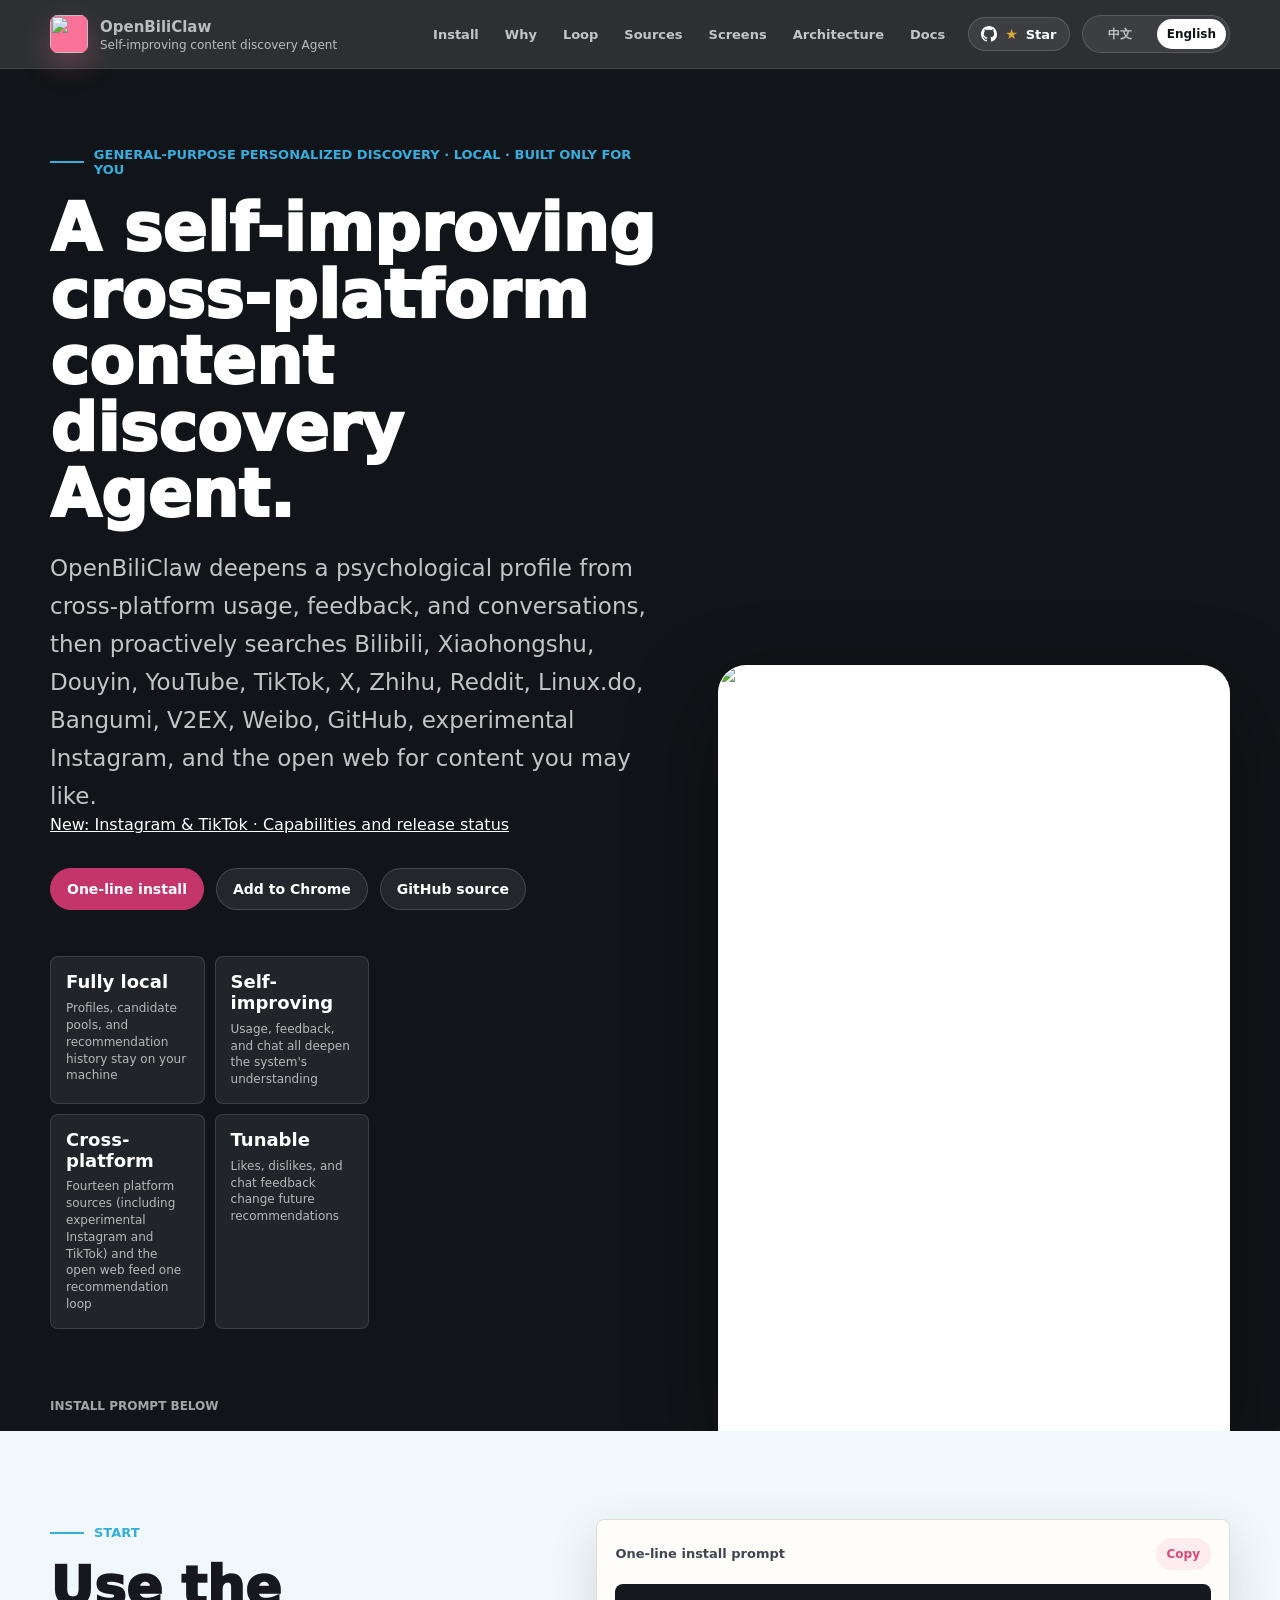
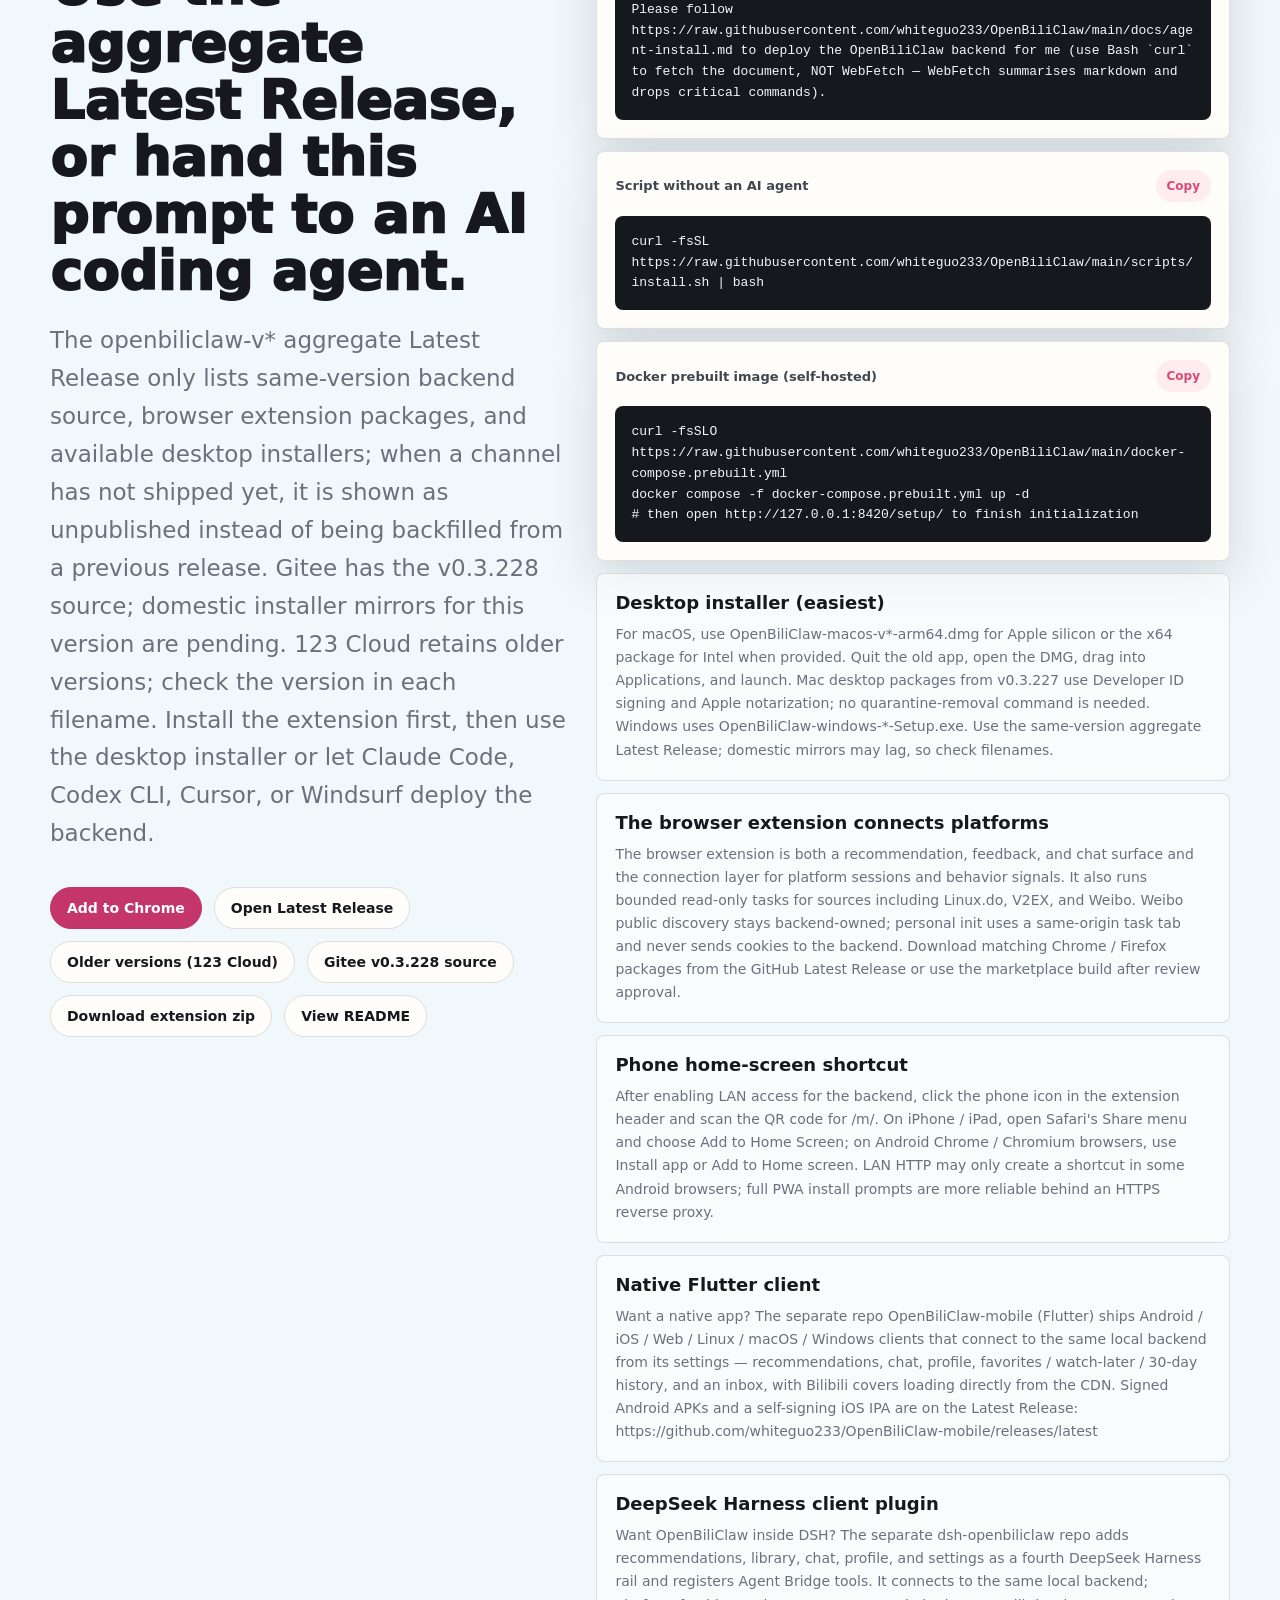
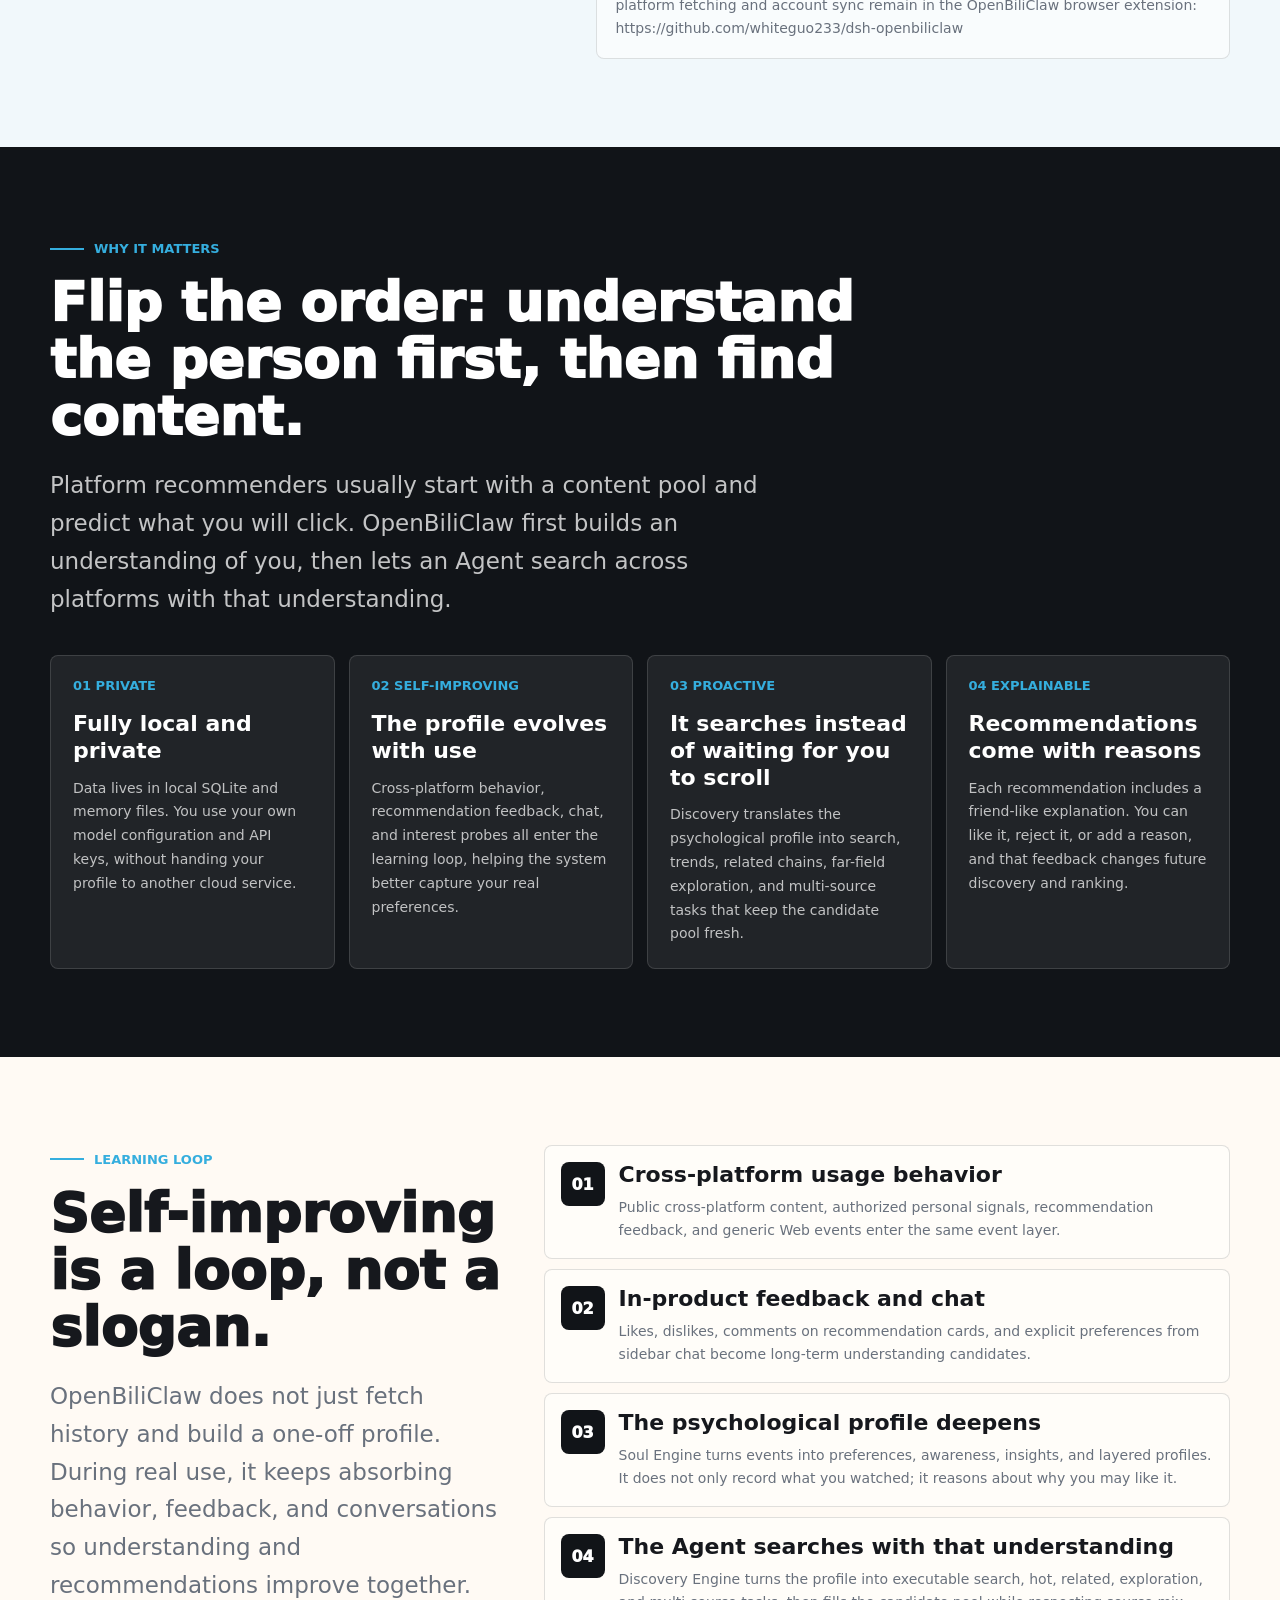
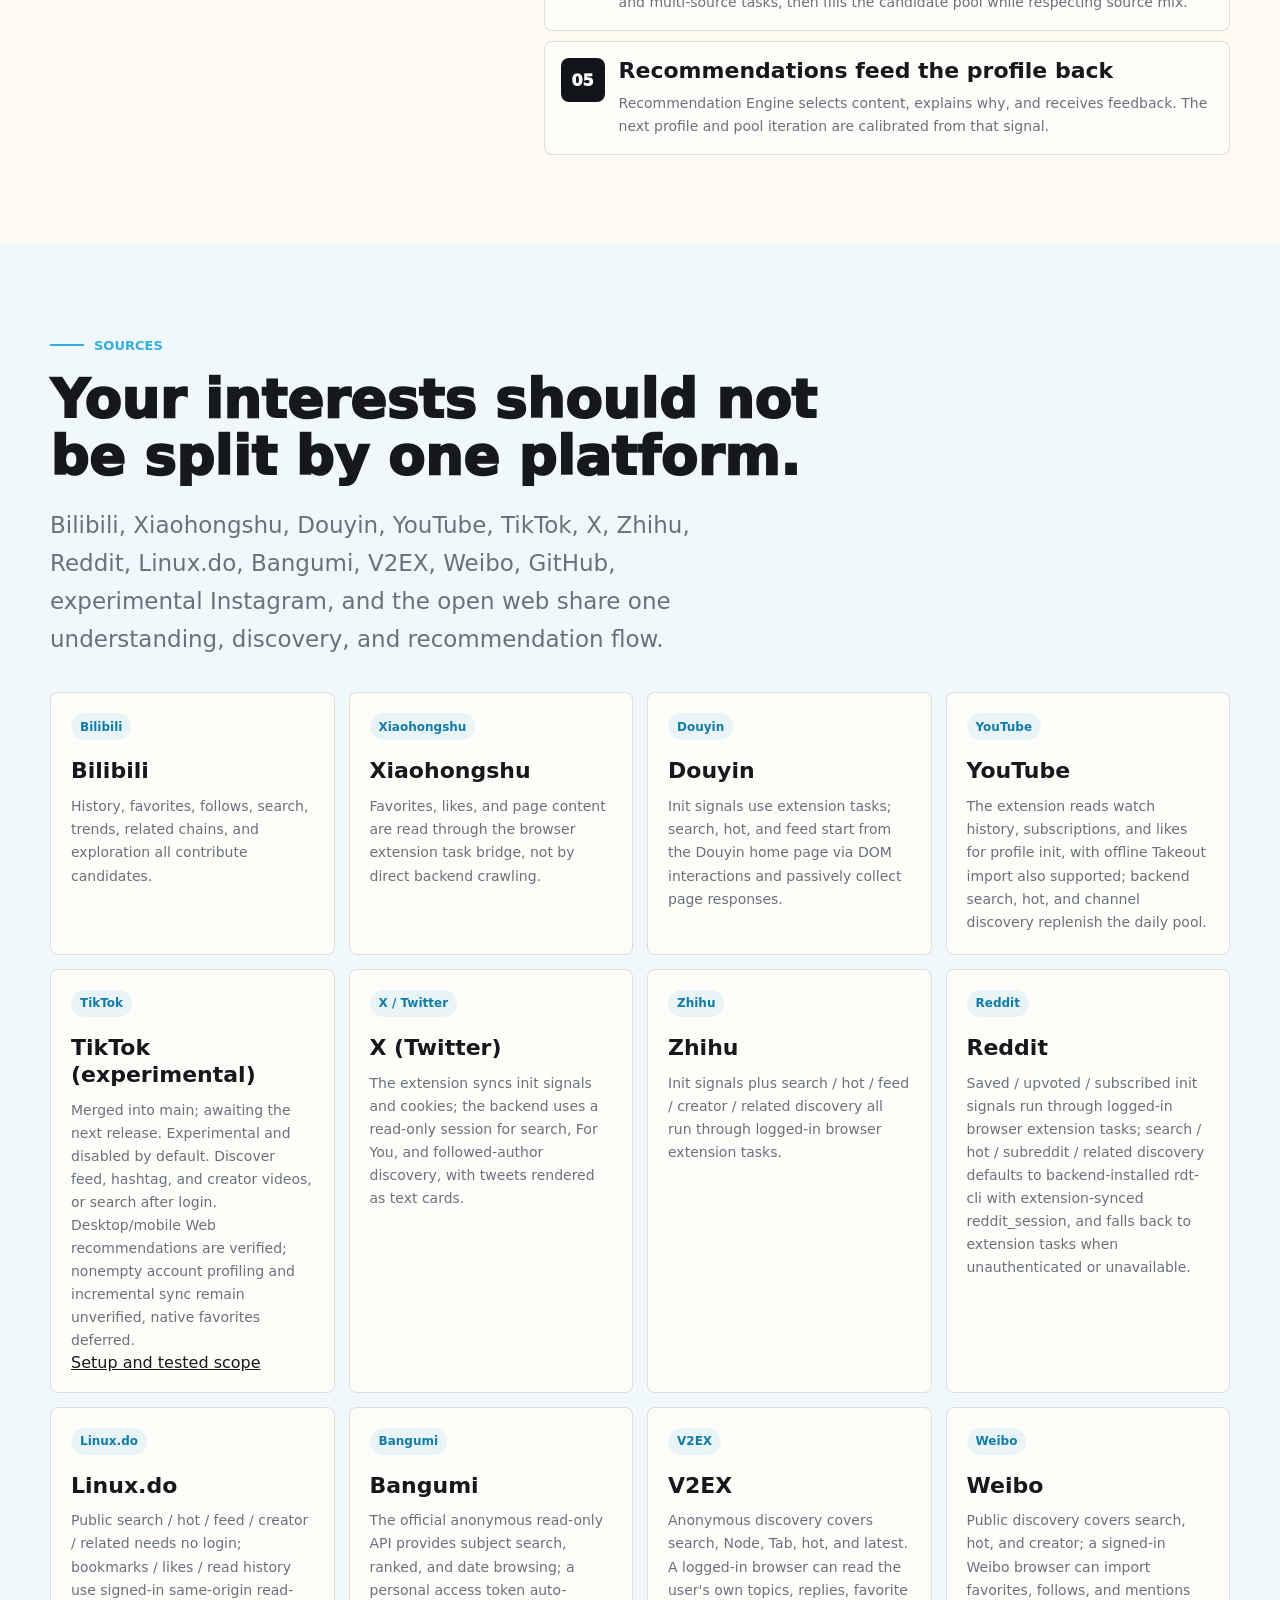
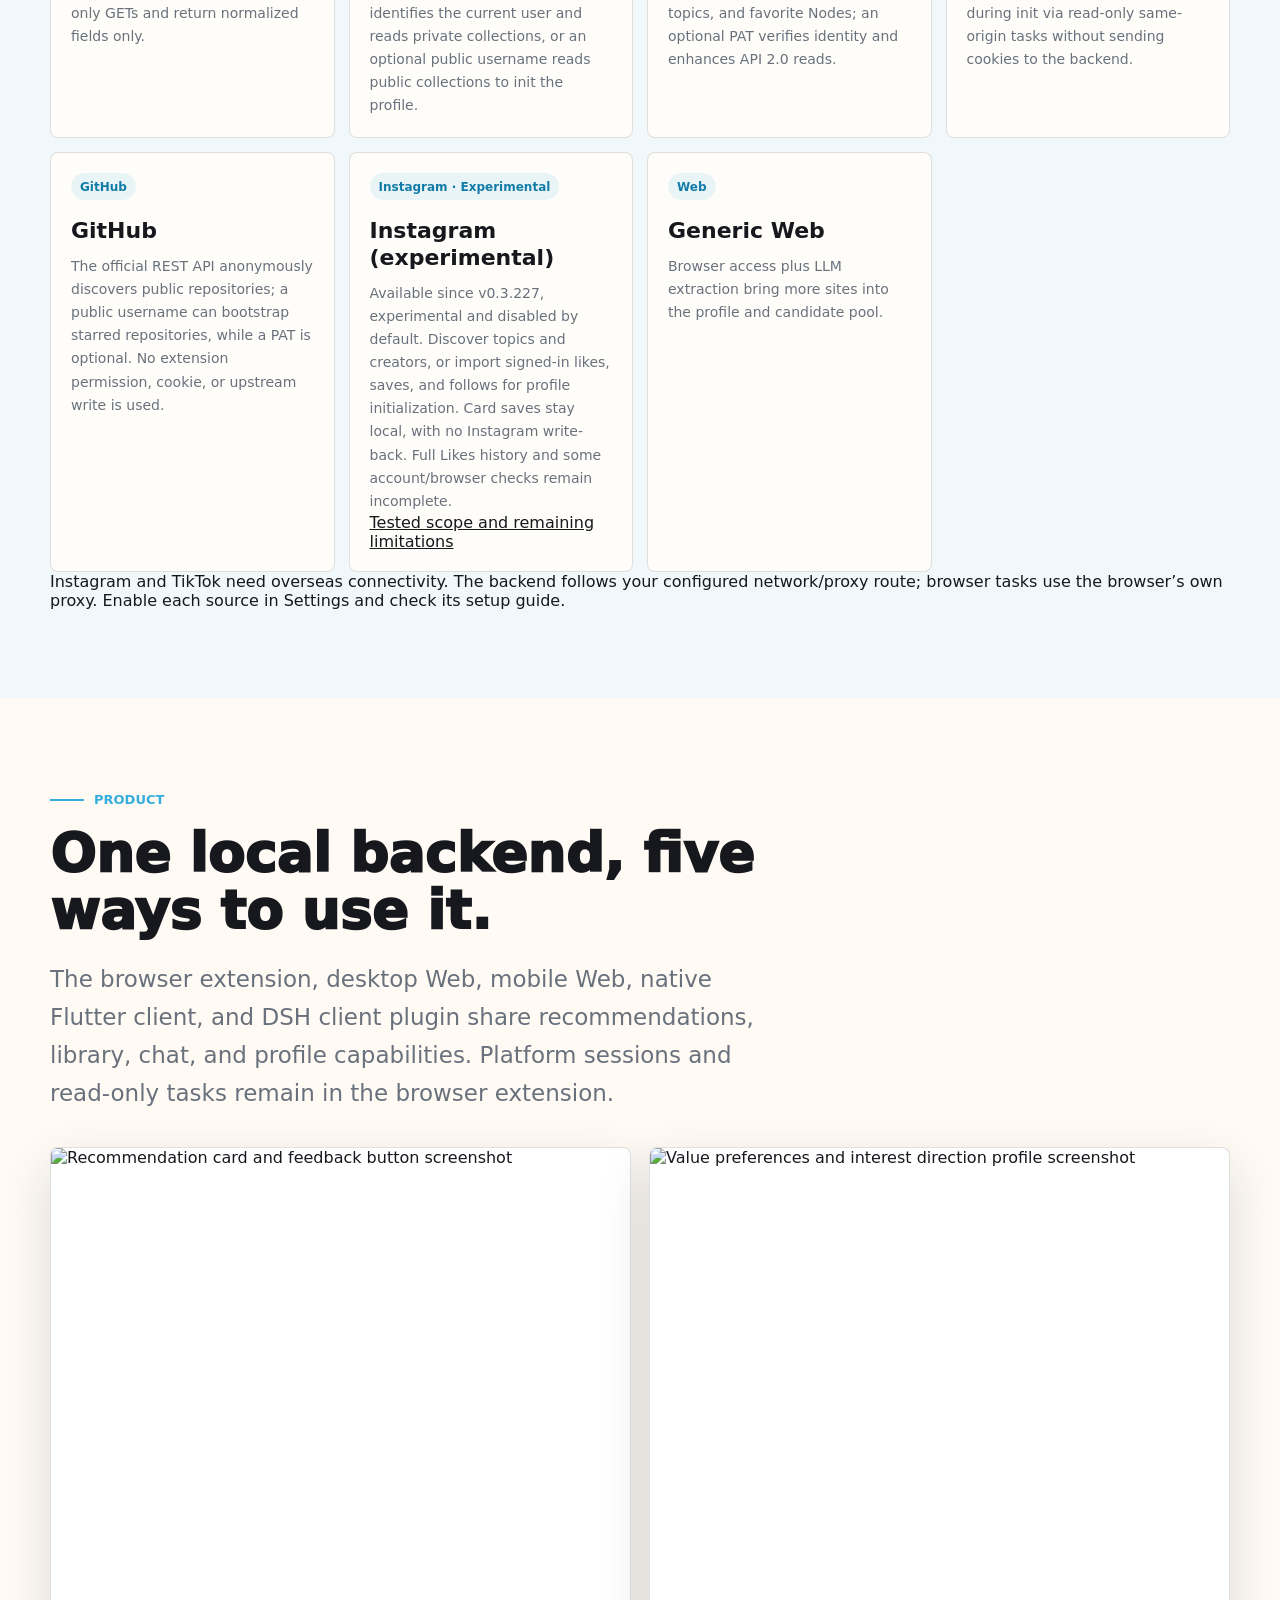
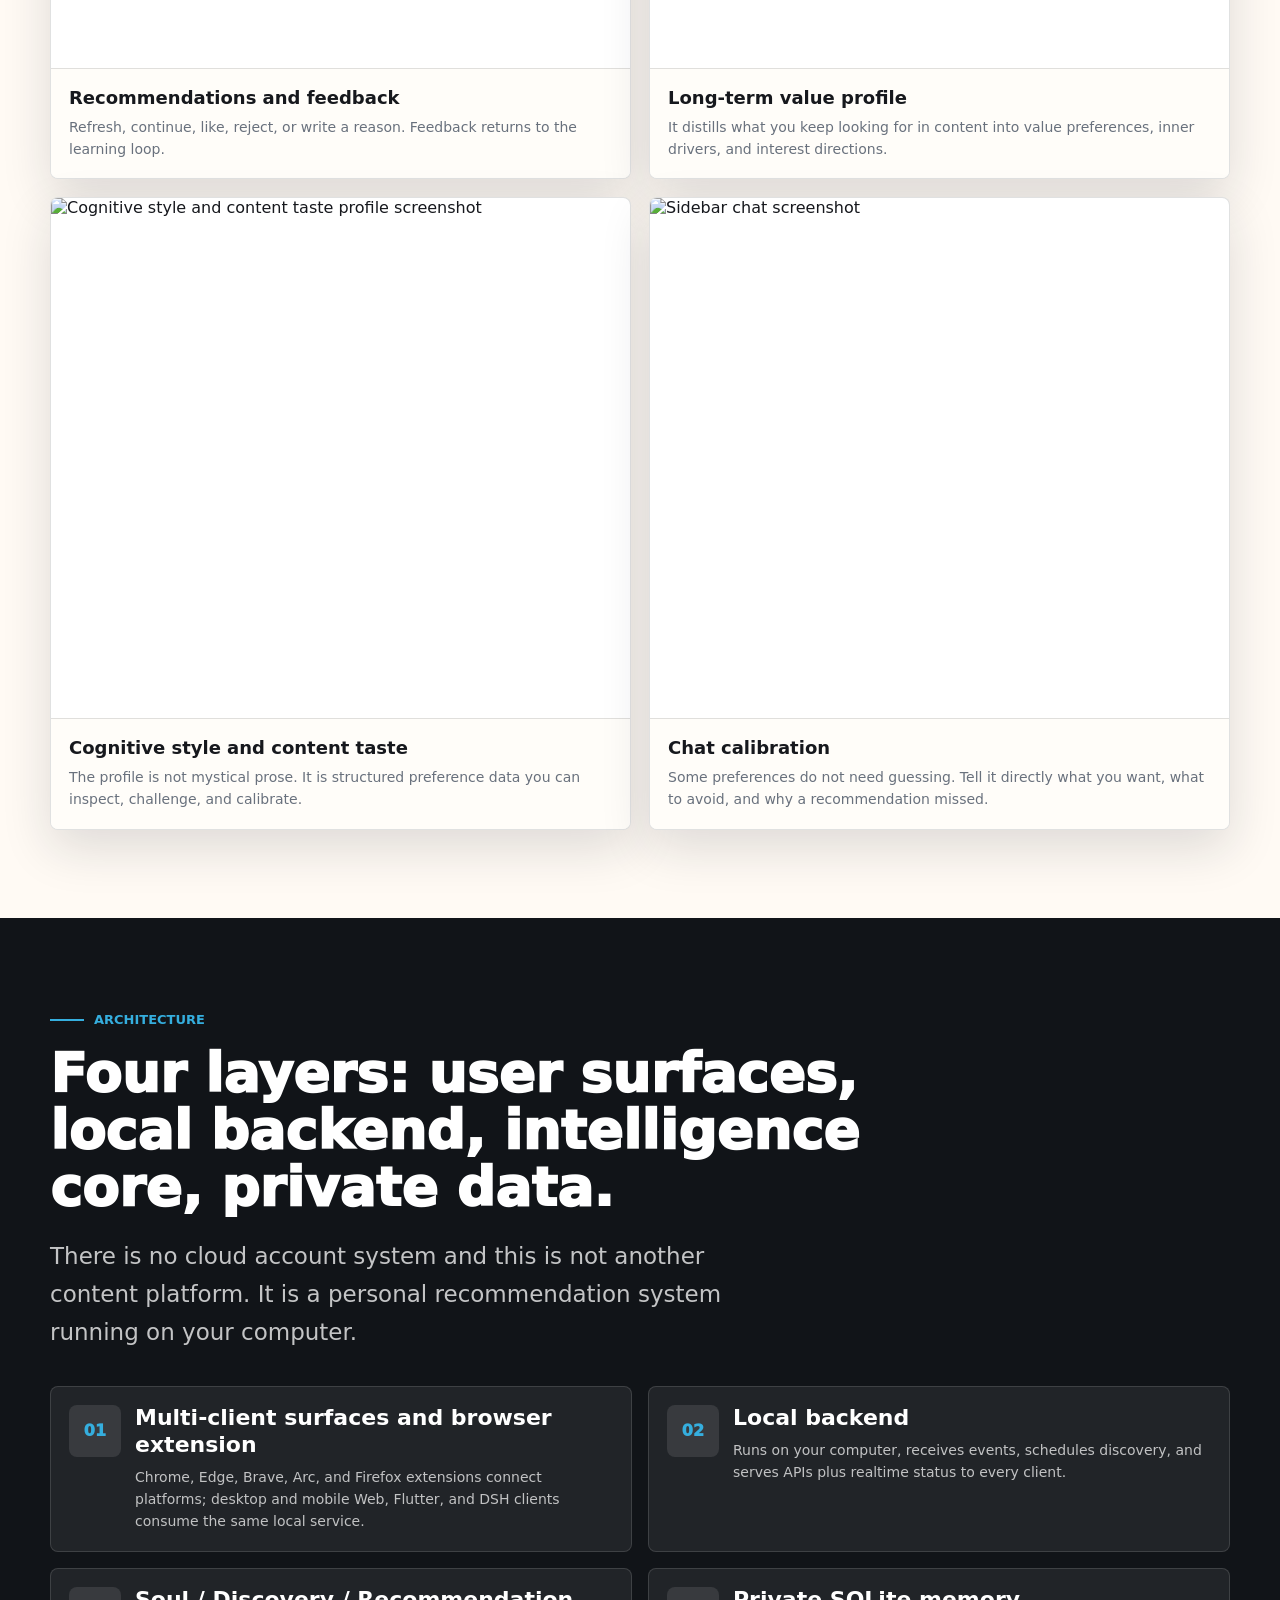
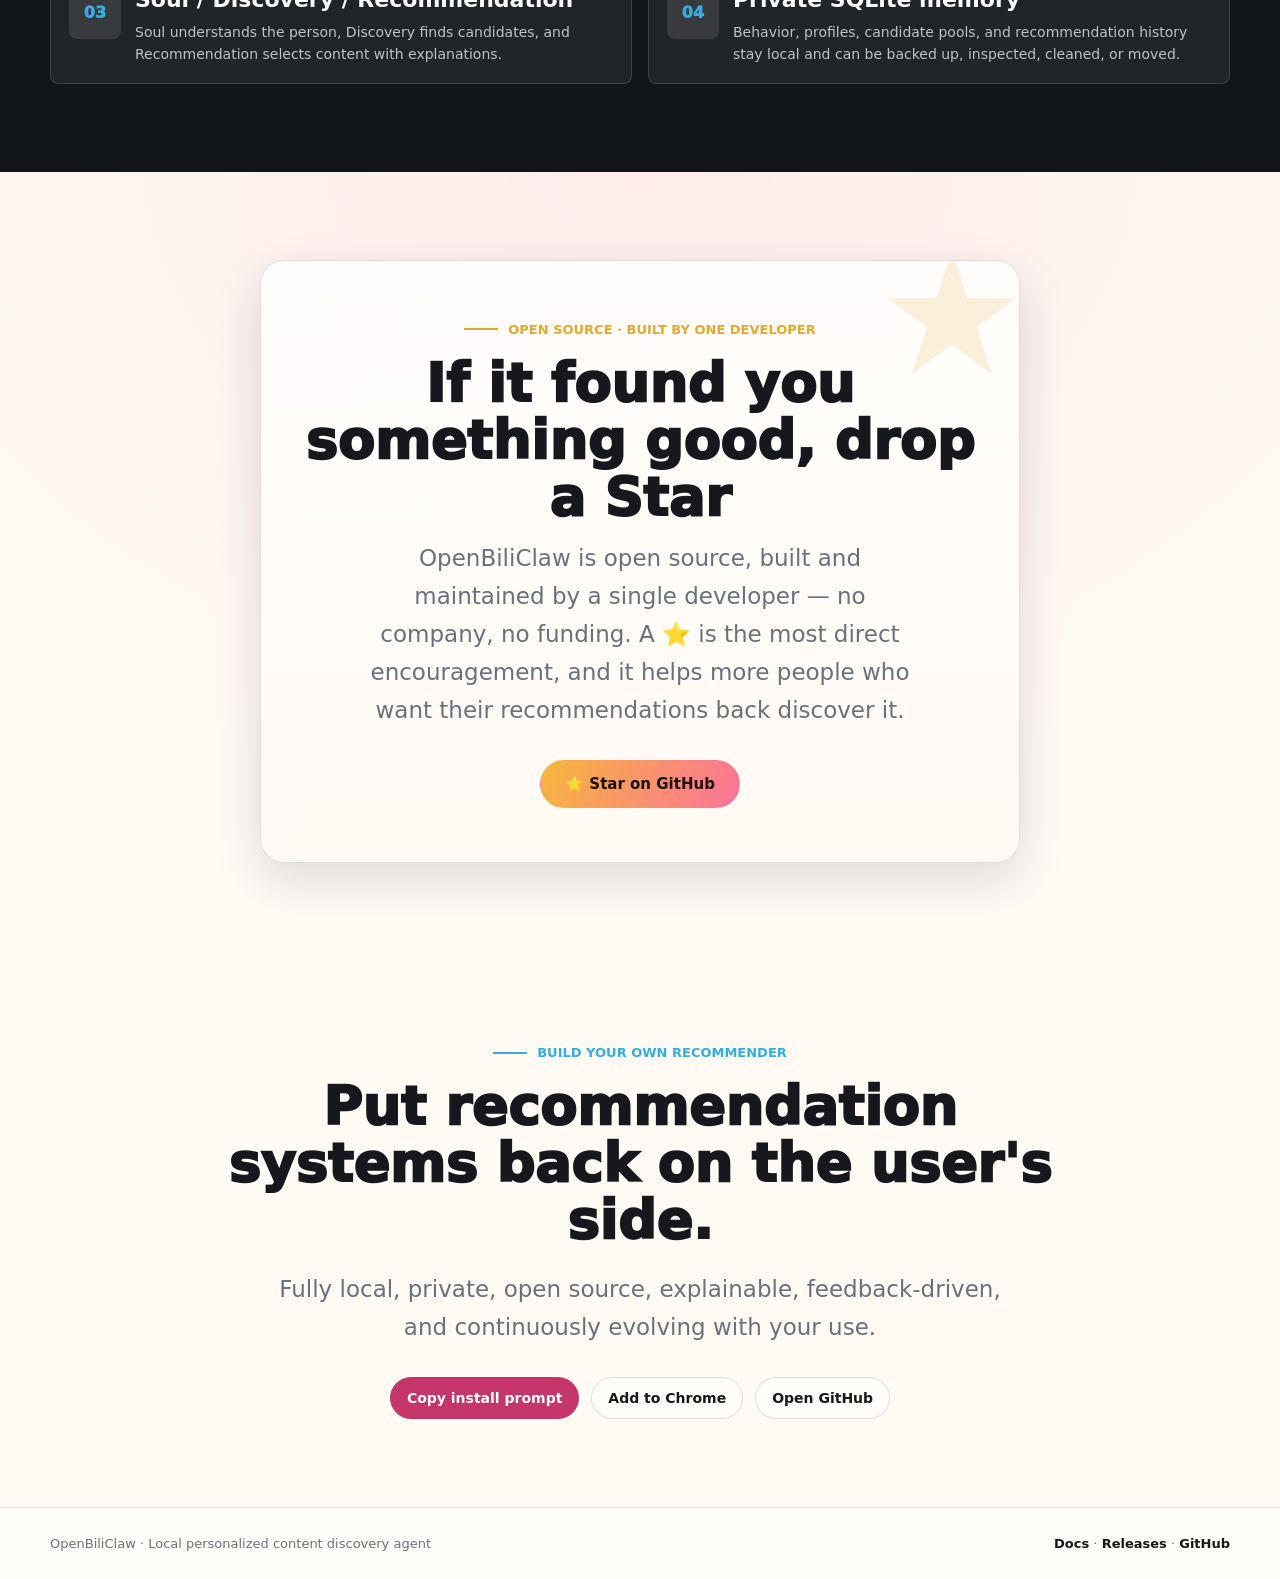
==== commit 5b5f8d56: "Merge remote-tracking branch 'mygithub/main' into main" ====
--- a/docs/index.html
+++ b/docs/index.html
@@ -22,11 +22,11 @@
   <title>OpenBiliClaw - 自进化跨平台内容发现 Agent | 本地私有全网推荐</title>
   <meta
     name="description"
-    content="OpenBiliClaw 是纯本地、私有、开源的自进化跨平台内容发现 Agent，从 B 站、小红书、抖音、YouTube、X、知乎、Reddit、Linux.do、Bangumi、V2EX、微博、GitHub、Instagram（实验性）与开放 Web 中主动寻找你会喜欢的内容。"
+    content="OpenBiliClaw 是纯本地、私有、开源的自进化跨平台内容发现 Agent，从 B 站、小红书、抖音、YouTube、TikTok、X、知乎、Reddit、Linux.do、Bangumi、V2EX、微博、GitHub、Instagram（实验性）与开放 Web 中主动寻找你会喜欢的内容。"
   />
   <meta
     name="keywords"
-    content="OpenBiliClaw, Bilibili 推荐, B 站 AI 推荐, 小红书推荐, 抖音推荐, 知乎推荐, Reddit 推荐, Linux.do 推荐, Bangumi 推荐, V2EX 推荐, 微博推荐, GitHub repository 推荐, Instagram 推荐, 跨平台推荐, 个人推荐系统, 本地 AI Agent, 自托管推荐, 浏览器扩展, 内容发现, 用户画像, Soul Engine, open source recommender, local AI agent, personal recommendation system, self-hosted, Chrome extension, Firefox extension"
+    content="OpenBiliClaw, Bilibili 推荐, B 站 AI 推荐, 小红书推荐, 抖音推荐, 知乎推荐, Reddit 推荐, Linux.do 推荐, Bangumi 推荐, V2EX 推荐, 微博推荐, GitHub repository 推荐, Instagram 推荐, TikTok 推荐, 跨平台推荐, 个人推荐系统, 本地 AI Agent, 自托管推荐, 浏览器扩展, 内容发现, 用户画像, Soul Engine, open source recommender, local AI agent, personal recommendation system, self-hosted, Chrome extension, Firefox extension"
   />
 
   <link rel="canonical" href="https://whiteguo233.github.io/OpenBiliClaw/" />
@@ -44,7 +44,7 @@
   <meta property="og:title" content="OpenBiliClaw - 自进化跨平台内容发现 Agent" />
   <meta
     property="og:description"
-    content="纯本地、私有、开源。从 B 站、小红书、抖音、YouTube、X、知乎、Reddit、Linux.do、Bangumi、V2EX、微博、GitHub、Instagram（实验性）与开放 Web 主动寻找内容。"
+    content="纯本地、私有、开源。从 B 站、小红书、抖音、YouTube、TikTok、X、知乎、Reddit、Linux.do、Bangumi、V2EX、微博、GitHub、Instagram（实验性）与开放 Web 主动寻找内容。"
   />
   <meta property="og:image" content="https://whiteguo233.github.io/OpenBiliClaw/images/social-preview-zh.png" />
   <meta property="og:image:secure_url" content="https://whiteguo233.github.io/OpenBiliClaw/images/social-preview-zh.png" />
@@ -59,7 +59,7 @@
   <meta name="twitter:title" content="OpenBiliClaw - 自进化跨平台内容发现 Agent" />
   <meta
     name="twitter:description"
-    content="纯本地、私有、开源的跨平台内容发现 Agent，覆盖 B 站、小红书、抖音、YouTube、X、知乎、Reddit、Linux.do、Bangumi、V2EX、微博、GitHub、Instagram（实验性）与开放 Web。"
+    content="纯本地、私有、开源的跨平台内容发现 Agent，覆盖 B 站、小红书、抖音、YouTube、TikTok、X、知乎、Reddit、Linux.do、Bangumi、V2EX、微博、GitHub、Instagram（实验性）与开放 Web。"
   />
   <meta name="twitter:image" content="https://whiteguo233.github.io/OpenBiliClaw/images/social-preview-zh.png" />
   <meta name="twitter:image:alt" content="OpenBiliClaw 社交预览图：夺回推荐主权 — 本地私有的全网内容发现 Agent" />
@@ -76,7 +76,7 @@
         "applicationCategory": "BrowserApplication",
         "applicationSubCategory": "Recommendation Agent",
         "operatingSystem": "macOS, Windows, Linux",
-        "description": "纯本地、私有、开源的自进化跨平台内容发现 Agent，覆盖 B 站、小红书、抖音、YouTube、X、知乎、Reddit、Linux.do、Bangumi、V2EX、微博、GitHub、Instagram（实验性）与开放 Web。",
+        "description": "纯本地、私有、开源的自进化跨平台内容发现 Agent，覆盖 B 站、小红书、抖音、YouTube、TikTok、X、知乎、Reddit、Linux.do、Bangumi、V2EX、微博、GitHub、Instagram（实验性）与开放 Web。",
         "url": "https://whiteguo233.github.io/OpenBiliClaw/",
         "downloadUrl": "https://github.com/whiteguo233/OpenBiliClaw/releases/latest",
         "softwareVersion": "0.3.228",
@@ -1160,7 +1160,8 @@
         <div class="hero-copy reveal">
           <p class="eyebrow" data-i18n="heroEyebrow">通用个性化内容推荐 · 本地运行 · 只为你一个人构建</p>
           <h1 data-i18n="heroTitle">自进化的跨平台内容发现 Agent。</h1>
-          <p class="lead" data-i18n="heroLead">OpenBiliClaw 从跨平台使用、项目内反馈与对话中持续深化心理画像，让 Agent 带着越来越准确的用户理解，主动去 B 站、小红书、抖音、YouTube、X、知乎、Reddit、Linux.do、Bangumi、V2EX、微博、GitHub、Instagram（实验性）与开放 Web 寻找你会喜欢的内容。</p>
+          <p class="lead" data-i18n="heroLead">OpenBiliClaw 从跨平台使用、项目内反馈与对话中持续深化心理画像，让 Agent 带着越来越准确的用户理解，主动去 B 站、小红书、抖音、YouTube、TikTok、X、知乎、Reddit、Linux.do、Bangumi、V2EX、微博、GitHub、Instagram（实验性）与开放 Web 寻找你会喜欢的内容。</p>
+          <p><a href="#sources" data-i18n="heroSources">新增 Instagram 与 TikTok · 查看能力与版本说明</a></p>
           <div class="hero-actions" aria-label="主要操作" data-i18n-attr="aria-label:heroActionsAria">
             <a class="btn primary" href="#install" data-i18n="heroInstall">一句话安装</a>
             <a class="btn dark" href="https://chromewebstore.google.com/detail/cdfjfkdjjhdaccbldipkjhpibnfbiamg" data-i18n="heroExtension">添加到 Chrome</a>
@@ -1177,7 +1178,7 @@
             </div>
             <div class="metric">
               <b data-i18n="metricCrossTitle">跨平台</b>
-              <span data-i18n="metricCrossText">十三类平台来源（含实验性 Instagram）与开放 Web 汇入同一推荐闭环</span>
+              <span data-i18n="metricCrossText">十四类平台来源（含实验性 Instagram 与 TikTok）与开放 Web 汇入同一推荐闭环</span>
             </div>
             <div class="metric">
               <b data-i18n="metricProactiveTitle">可调教</b>
@@ -1363,7 +1364,7 @@
         <div class="section-head reveal">
           <p class="eyebrow" data-i18n="sourcesEyebrow">Sources</p>
           <h2 data-i18n="sourcesTitle">你的兴趣不该被单个平台切碎。</h2>
-          <p class="lead" data-i18n="sourcesLead">B 站、小红书、抖音、YouTube、X、知乎、Reddit、Linux.do、Bangumi、V2EX、微博、GitHub、Instagram（实验性）与开放 Web，共用同一套理解、发现和推荐流程。</p>
+          <p class="lead" data-i18n="sourcesLead">B 站、小红书、抖音、YouTube、TikTok、X、知乎、Reddit、Linux.do、Bangumi、V2EX、微博、GitHub、Instagram（实验性）与开放 Web，共用同一套理解、发现和推荐流程。</p>
         </div>
         <div class="sources-grid">
           <article class="source-card reveal" data-source="bilibili">
@@ -1385,6 +1386,12 @@
             <span>YouTube</span>
             <h3 data-i18n="sourceYoutubeTitle">YouTube</h3>
             <p data-i18n="sourceYoutubeText">插件读取观看历史、订阅和点赞用于画像初始化，也支持 Takeout 离线导入；日常发现由后端搜索、热门和频道内容补池。</p>
+          </article>
+          <article class="source-card reveal" data-source="tiktok">
+            <span>TikTok</span>
+            <h3 data-i18n="sourceTiktokTitle">TikTok（实验性）</h3>
+            <p data-i18n="sourceTiktokText">main 已合入，待下一版本发布；实验性、默认关闭。发现推荐流、话题与创作者视频，登录后可关键词搜索。桌面/手机 Web 推荐已验收；非空账号画像与周期增量待验，站内收藏暂缓。</p>
+            <a href="https://github.com/whiteguo233/OpenBiliClaw/blob/main/docs/modules/tiktok.md" data-i18n="sourceTiktokEvidence">连接指南与实测范围</a>
           </article>
           <article class="source-card reveal" data-source="x">
             <span>X / Twitter</span>
@@ -1429,7 +1436,7 @@
           <article class="source-card reveal" data-source="instagram">
             <span>Instagram · Experimental</span>
             <h3 data-i18n="sourceInstagramTitle">Instagram（实验性）</h3>
-            <p data-i18n="sourceInstagramText">v0.3.227 新增，实验性、默认关闭。浏览器只读发现 topic / creator，登录后可按需导入点赞、收藏和关注；推荐卡仅本地保存，不写回 Instagram。</p>
+            <p data-i18n="sourceInstagramText">v0.3.227 起提供，实验性、默认关闭。按话题、创作者发现内容，登录后可导入点赞、收藏和关注来初始化画像；推荐卡仅本地保存，不写回 Instagram。完整 Likes 历史及部分账号/浏览器验收仍待完成。</p>
             <a href="https://github.com/whiteguo233/OpenBiliClaw/blob/main/docs/platform-source-acceptance.instagram.md" data-i18n="sourceInstagramEvidence">查看实测范围与剩余限制</a>
           </article>
 	          <article class="source-card reveal" data-source="web">
@@ -1438,6 +1445,7 @@
             <p data-i18n="sourceWebText">通过浏览器与 LLM 内容抽取接入更多站点，让非平台内容也进入画像。</p>
           </article>
         </div>
+        <p data-i18n="sourcesNetwork">Instagram 与 TikTok 均需海外网络：后端沿现有网络/代理设置，浏览器任务使用浏览器自身代理。请在设置中手动启用，并查看对应连接指南。</p>
       </div>
     </section>
 
@@ -1566,10 +1574,10 @@
     const translations = {
       zh: {
         pageTitle: "OpenBiliClaw - 自进化跨平台内容发现 Agent | 本地私有全网推荐",
-        metaDescription: "OpenBiliClaw 是纯本地、私有、开源的自进化跨平台内容发现 Agent，覆盖 B 站、小红书、抖音、YouTube、X、知乎、Reddit、Linux.do、Bangumi、V2EX、微博、GitHub、Instagram（实验性）与开放 Web。",
+        metaDescription: "OpenBiliClaw 是纯本地、私有、开源的自进化跨平台内容发现 Agent，覆盖 B 站、小红书、抖音、YouTube、TikTok、X、知乎、Reddit、Linux.do、Bangumi、V2EX、微博、GitHub、Instagram（实验性）与开放 Web。",
         ogTitle: "OpenBiliClaw - 自进化跨平台内容发现 Agent",
-        ogDescription: "纯本地、私有、开源。让 Agent 带着对你的理解，从十三类平台来源（含实验性 Instagram）与开放 Web 主动寻找内容。",
-        twitterDescription: "纯本地、私有、开源的跨平台内容发现 Agent，覆盖 B 站、小红书、抖音、YouTube、X、知乎、Reddit、Linux.do、Bangumi、V2EX、微博、GitHub、Instagram（实验性）与开放 Web。",
+        ogDescription: "纯本地、私有、开源。让 Agent 带着对你的理解，从十四类平台来源（含实验性 Instagram 与 TikTok）与开放 Web 主动寻找内容。",
+        twitterDescription: "纯本地、私有、开源的跨平台内容发现 Agent，覆盖 B 站、小红书、抖音、YouTube、TikTok、X、知乎、Reddit、Linux.do、Bangumi、V2EX、微博、GitHub、Instagram（实验性）与开放 Web。",
         ogLocale: "zh_CN",
         htmlLang: "zh-CN",
         brandSubtitle: "自进化内容发现 Agent",
@@ -1584,7 +1592,7 @@
         langToggleAria: "语言切换",
         heroEyebrow: "通用个性化内容推荐 · 本地运行 · 只为你一个人构建",
         heroTitle: "自进化的跨平台内容发现 Agent。",
-        heroLead: "OpenBiliClaw 从跨平台使用、项目内反馈与对话中持续深化心理画像，让 Agent 带着越来越准确的用户理解，主动去 B 站、小红书、抖音、YouTube、X、知乎、Reddit、Linux.do、Bangumi、V2EX、微博、GitHub、Instagram（实验性）与开放 Web 寻找你会喜欢的内容。",
+        heroLead: "OpenBiliClaw 从跨平台使用、项目内反馈与对话中持续深化心理画像，让 Agent 带着越来越准确的用户理解，主动去 B 站、小红书、抖音、YouTube、TikTok、X、知乎、Reddit、Linux.do、Bangumi、V2EX、微博、GitHub、Instagram（实验性）与开放 Web 寻找你会喜欢的内容。",
         heroInstall: "一句话安装",
         heroExtension: "添加到 Chrome",
         heroGithub: "GitHub 源码",
@@ -1595,7 +1603,7 @@
         metricEvolveTitle: "自进化",
         metricEvolveText: "使用、反馈、聊天都会推动理解继续变深",
         metricCrossTitle: "跨平台",
-        metricCrossText: "十三类平台来源（含实验性 Instagram）与开放 Web 汇入同一推荐闭环",
+        metricCrossText: "十四类平台来源（含实验性 Instagram 与 TikTok）与开放 Web 汇入同一推荐闭环",
         metricProactiveTitle: "可调教",
         metricProactiveText: "喜欢、不感兴趣和聊天反馈都会改变后续推荐",
         heroVisualAria: "OpenBiliClaw 推荐界面截图",
@@ -1658,7 +1666,7 @@
         loopStep5Text: "Recommendation Engine 选出内容、解释原因、接收反馈；下一轮画像和候选池会因此继续校准。",
         sourcesEyebrow: "Sources",
         sourcesTitle: "你的兴趣不该被单个平台切碎。",
-        sourcesLead: "B 站、小红书、抖音、YouTube、X、知乎、Reddit、Linux.do、Bangumi、V2EX、微博、GitHub、Instagram（实验性）与开放 Web，共用同一套理解、发现和推荐流程。",
+        sourcesLead: "B 站、小红书、抖音、YouTube、TikTok、X、知乎、Reddit、Linux.do、Bangumi、V2EX、微博、GitHub、Instagram（实验性）与开放 Web，共用同一套理解、发现和推荐流程。",
         sourceBiliTitle: "B 站",
         sourceBiliText: "历史、收藏、关注、搜索、趋势、关联链和跨域探索共同提供候选。",
         sourceXhsTitle: "小红书",
@@ -1667,6 +1675,8 @@
         sourceDouyinText: "初始化信号走扩展任务；search、hot 和 feed 从抖音首页 DOM 操作触发，并被动收集页面响应。",
 	        sourceYoutubeTitle: "YouTube",
 	        sourceYoutubeText: "插件读取观看历史、订阅和点赞用于画像初始化，也支持 Takeout 离线导入；日常发现由后端搜索、热门和频道内容补池。",
+	        sourceTiktokTitle: "TikTok（实验性）",
+	        sourceTiktokText: "main 已合入，待下一版本发布；实验性、默认关闭。发现推荐流、话题与创作者视频，登录后可关键词搜索。桌面/手机 Web 推荐已验收；非空账号画像与周期增量待验，站内收藏暂缓。",
 	        sourceXTitle: "X（Twitter）",
 	        sourceXText: "初始化信号和 Cookie 由插件同步，后端以只读会话执行搜索、For You 与关注作者发现，推文使用文字卡片呈现。",
 	        sourceZhihuTitle: "知乎",
@@ -1684,7 +1694,10 @@
 	        sourceGithubTitle: "GitHub",
 	        sourceGithubText: "官方 REST API 匿名发现公开 repository；公开用户名的 starred repositories 可初始化画像，PAT 可选。没有扩展权限、Cookie 或站内写入。",
         sourceInstagramTitle: "Instagram（实验性）",
-        sourceInstagramText: "v0.3.227 新增，实验性、默认关闭。浏览器只读发现 topic / creator，登录后可按需导入点赞、收藏和关注；推荐卡仅本地保存，不写回 Instagram。",
+        sourceInstagramText: "v0.3.227 起提供，实验性、默认关闭。按话题、创作者发现内容，登录后可导入点赞、收藏和关注来初始化画像；推荐卡仅本地保存，不写回 Instagram。完整 Likes 历史及部分账号/浏览器验收仍待完成。",
+        heroSources: "新增 Instagram 与 TikTok · 查看能力与版本说明",
+        sourceTiktokEvidence: "连接指南与实测范围",
+        sourcesNetwork: "Instagram 与 TikTok 均需海外网络：后端沿现有网络/代理设置，浏览器任务使用浏览器自身代理。请在设置中手动启用，并查看对应连接指南。",
         sourceInstagramEvidence: "查看实测范围与剩余限制",
 	        sourceWebTitle: "通用 Web",
         sourceWebText: "通过浏览器与 LLM 内容抽取接入更多站点，让非平台内容也进入画像。",
@@ -1734,10 +1747,10 @@
       },
       en: {
         pageTitle: "OpenBiliClaw - Self-improving cross-platform content discovery Agent | Local multi-platform recommender",
-        metaDescription: "OpenBiliClaw is a fully local, private, open-source content discovery Agent for Bilibili, Xiaohongshu, Douyin, YouTube, X, Zhihu, Reddit, Linux.do, Bangumi, V2EX, Weibo, GitHub, experimental Instagram, and the open web.",
+        metaDescription: "OpenBiliClaw is a fully local, private, open-source content discovery Agent for Bilibili, Xiaohongshu, Douyin, YouTube, TikTok, X, Zhihu, Reddit, Linux.do, Bangumi, V2EX, Weibo, GitHub, experimental Instagram, and the open web.",
         ogTitle: "OpenBiliClaw - Self-improving cross-platform content discovery Agent",
-        ogDescription: "Fully local, private, and open source across Bilibili, Xiaohongshu, Douyin, YouTube, X, Zhihu, Reddit, Linux.do, Bangumi, V2EX, Weibo, GitHub, experimental Instagram, and the open web.",
-        twitterDescription: "A local-first discovery Agent for Bilibili, Xiaohongshu, Douyin, YouTube, X, Zhihu, Reddit, Linux.do, Bangumi, V2EX, Weibo, GitHub, experimental Instagram, and the open web.",
+        ogDescription: "Fully local, private, and open source across Bilibili, Xiaohongshu, Douyin, YouTube, TikTok, X, Zhihu, Reddit, Linux.do, Bangumi, V2EX, Weibo, GitHub, experimental Instagram, and the open web.",
+        twitterDescription: "A local-first discovery Agent for Bilibili, Xiaohongshu, Douyin, YouTube, TikTok, X, Zhihu, Reddit, Linux.do, Bangumi, V2EX, Weibo, GitHub, experimental Instagram, and the open web.",
         ogLocale: "en_US",
         htmlLang: "en",
         brandSubtitle: "Self-improving content discovery Agent",
@@ -1752,7 +1765,7 @@
         langToggleAria: "Language switcher",
         heroEyebrow: "General-purpose personalized discovery · local · built only for you",
         heroTitle: "A self-improving cross-platform content discovery Agent.",
-        heroLead: "OpenBiliClaw deepens a psychological profile from cross-platform usage, feedback, and conversations, then proactively searches Bilibili, Xiaohongshu, Douyin, YouTube, X, Zhihu, Reddit, Linux.do, Bangumi, V2EX, Weibo, GitHub, experimental Instagram, and the open web for content you may like.",
+        heroLead: "OpenBiliClaw deepens a psychological profile from cross-platform usage, feedback, and conversations, then proactively searches Bilibili, Xiaohongshu, Douyin, YouTube, TikTok, X, Zhihu, Reddit, Linux.do, Bangumi, V2EX, Weibo, GitHub, experimental Instagram, and the open web for content you may like.",
         heroInstall: "One-line install",
         heroExtension: "Add to Chrome",
         heroGithub: "GitHub source",
@@ -1763,7 +1776,7 @@
         metricEvolveTitle: "Self-improving",
         metricEvolveText: "Usage, feedback, and chat all deepen the system's understanding",
         metricCrossTitle: "Cross-platform",
-        metricCrossText: "Thirteen platform sources (including experimental Instagram) and the open web feed one recommendation loop",
+        metricCrossText: "Fourteen platform sources (including experimental Instagram and TikTok) and the open web feed one recommendation loop",
         metricProactiveTitle: "Tunable",
         metricProactiveText: "Likes, dislikes, and chat feedback change future recommendations",
         heroVisualAria: "OpenBiliClaw recommendation UI screenshot",
@@ -1826,7 +1839,7 @@
         loopStep5Text: "Recommendation Engine selects content, explains why, and receives feedback. The next profile and pool iteration are calibrated from that signal.",
         sourcesEyebrow: "Sources",
         sourcesTitle: "Your interests should not be split by one platform.",
-        sourcesLead: "Bilibili, Xiaohongshu, Douyin, YouTube, X, Zhihu, Reddit, Linux.do, Bangumi, V2EX, Weibo, GitHub, experimental Instagram, and the open web share one understanding, discovery, and recommendation flow.",
+        sourcesLead: "Bilibili, Xiaohongshu, Douyin, YouTube, TikTok, X, Zhihu, Reddit, Linux.do, Bangumi, V2EX, Weibo, GitHub, experimental Instagram, and the open web share one understanding, discovery, and recommendation flow.",
         sourceBiliTitle: "Bilibili",
         sourceBiliText: "History, favorites, follows, search, trends, related chains, and exploration all contribute candidates.",
         sourceXhsTitle: "Xiaohongshu",
@@ -1835,6 +1848,8 @@
         sourceDouyinText: "Init signals use extension tasks; search, hot, and feed start from the Douyin home page via DOM interactions and passively collect page responses.",
 	        sourceYoutubeTitle: "YouTube",
 	        sourceYoutubeText: "The extension reads watch history, subscriptions, and likes for profile init, with offline Takeout import also supported; backend search, hot, and channel discovery replenish the daily pool.",
+	        sourceTiktokTitle: "TikTok (experimental)",
+	        sourceTiktokText: "Merged into main; awaiting the next release. Experimental and disabled by default. Discover feed, hashtag, and creator videos, or search after login. Desktop/mobile Web recommendations are verified; nonempty account profiling and incremental sync remain unverified, native favorites deferred.",
 	        sourceXTitle: "X (Twitter)",
 	        sourceXText: "The extension syncs init signals and cookies; the backend uses a read-only session for search, For You, and followed-author discovery, with tweets rendered as text cards.",
 	        sourceZhihuTitle: "Zhihu",
@@ -1852,7 +1867,10 @@
 	        sourceGithubTitle: "GitHub",
 	        sourceGithubText: "The official REST API anonymously discovers public repositories; a public username can bootstrap starred repositories, while a PAT is optional. No extension permission, cookie, or upstream write is used.",
         sourceInstagramTitle: "Instagram (experimental)",
-        sourceInstagramText: "Included in v0.3.227, experimental and disabled by default. Read-only browser tasks discover topics/creators and optionally import signed-in likes, saves, and follows. Card saves stay local, with no Instagram write-back.",
+        sourceInstagramText: "Available since v0.3.227, experimental and disabled by default. Discover topics and creators, or import signed-in likes, saves, and follows for profile initialization. Card saves stay local, with no Instagram write-back. Full Likes history and some account/browser checks remain incomplete.",
+        heroSources: "New: Instagram & TikTok · Capabilities and release status",
+        sourceTiktokEvidence: "Setup and tested scope",
+        sourcesNetwork: "Instagram and TikTok need overseas connectivity. The backend follows your configured network/proxy route; browser tasks use the browser’s own proxy. Enable each source in Settings and check its setup guide.",
         sourceInstagramEvidence: "Tested scope and remaining limitations",
 	        sourceWebTitle: "Generic Web",
         sourceWebText: "Browser access plus LLM extraction bring more sites into the profile and candidate pool.",
